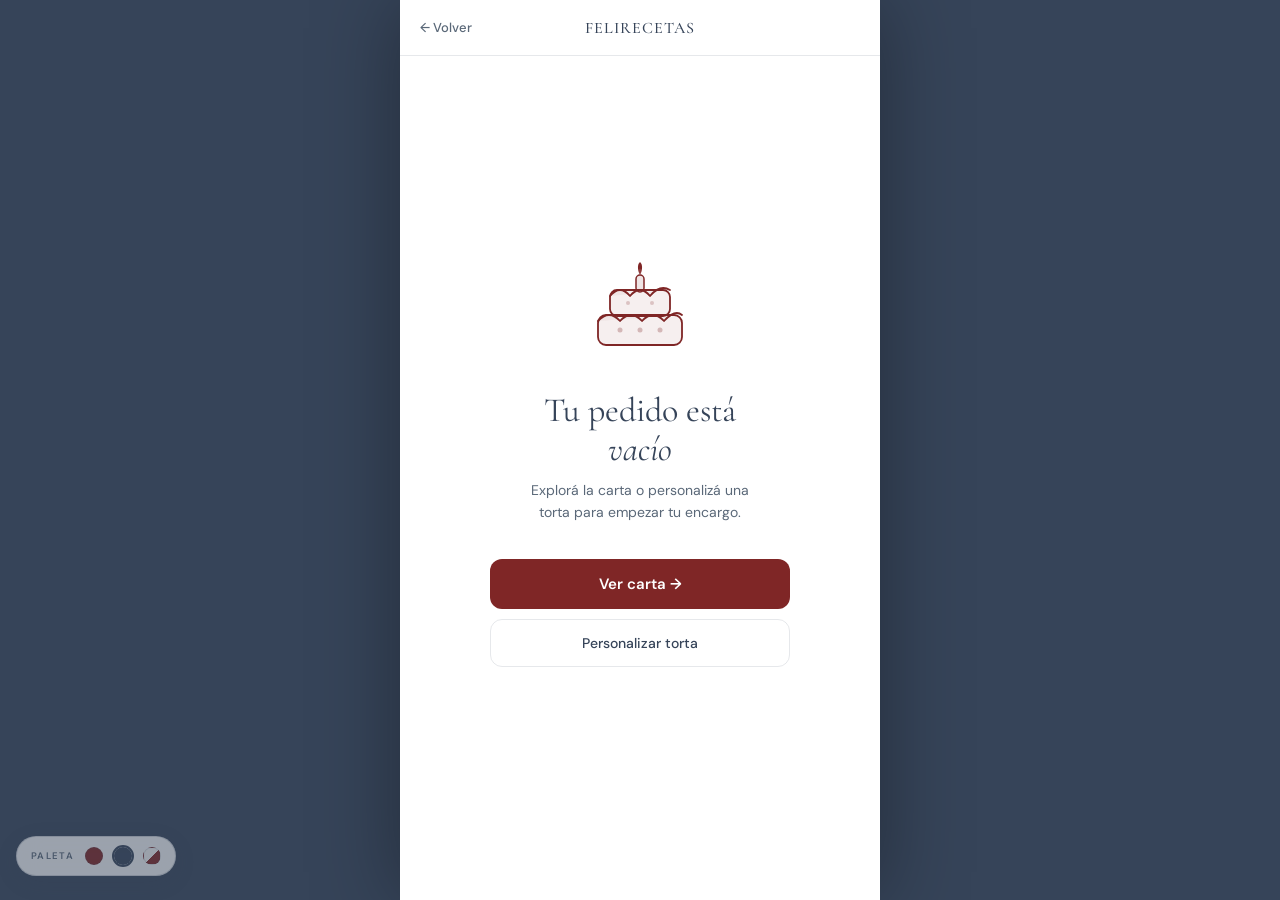
==== cart.html @ 82a26e56 "Paleta oficial v2 (Azul + bordó) fijada como default - Reemplazados los 5 archivos del design handof" ====
<!doctype html>
<html lang="es">
<head>
  <meta charset="utf-8"/>
  <script>try{document.documentElement.dataset.palette=localStorage.getItem('feli-palette')||'v2';}catch(e){document.documentElement.dataset.palette='v2';}</script>
  <meta name="viewport" content="width=device-width,initial-scale=1"/>
  <title>Tu pedido · Feli Recetas</title>
  <meta name="theme-color" content="#364459"/>

  <link rel="preconnect" href="https://fonts.googleapis.com">
  <link rel="preconnect" href="https://fonts.gstatic.com" crossorigin>
  <link href="https://fonts.googleapis.com/css2?family=Cormorant+Garamond:ital,wght@0,400;0,500;0,600;1,400;1,500&family=DM+Sans:wght@400;500;600&family=DM+Mono:wght@400;500&display=swap" rel="stylesheet">

  <style>
    /* ─── Design tokens ─────────────────────────────── */
    :root {
      --cream:      #FFFFFF;
      --cream-warm: #EFEFEF;
      --cream-soft: #E6E6E6;
      --bordo:      #7F2626;
      --bordo-deep: #364459;
      --brown:      #364459;
      --ink:        #364459;
      --muted:      #5A6878;
      --rule:       rgba(54,68,89,0.12);
      --serif:      "Cormorant Garamond", "Cormorant", Georgia, serif;
      --sans:       "DM Sans", -apple-system, "Helvetica Neue", system-ui, sans-serif;
      --mono:       "DM Mono", "JetBrains Mono", ui-monospace, monospace;
    }

    /* ── Variantes de paleta: cambian el fondo (la tarjeta queda blanca) ── */
    [data-palette="v1"] body { background: #7F2626; }
    [data-palette="v2"] body { background: #364459; }
    [data-palette="v3"] body { background: #EFEFEF; }

    /* ── Selector de paleta ── */
    #palette-switch {
      position: fixed; left: 16px; bottom: 24px; z-index: 60;
      display: flex; align-items: center; gap: 9px;
      padding: 8px 12px 8px 14px;
      background: rgba(255,255,255,.92);
      border: 1px solid rgba(54,68,89,.2);
      border-radius: 999px;
      box-shadow: 0 6px 24px rgba(54,68,89,.18);
      backdrop-filter: blur(12px); -webkit-backdrop-filter: blur(12px);
      font-family: var(--sans); opacity: .55; transition: opacity .2s;
    }
    #palette-switch:hover { opacity: 1; }
    #palette-switch .ps-label {
      font-size: 9.5px; font-weight: 600; letter-spacing: .14em;
      text-transform: uppercase; color: #5A6878; white-space: nowrap;
    }
    #palette-switch .ps-dots { display: flex; gap: 7px; }
    #palette-switch button {
      width: 22px; height: 22px; border-radius: 999px;
      border: 2px solid transparent; padding: 0; cursor: pointer;
      background: none; transition: transform .15s;
    }
    #palette-switch button:hover { transform: scale(1.12); }
    #palette-switch button > span {
      display: block; width: 100%; height: 100%; border-radius: 999px;
      border: 1px solid rgba(54,68,89,.18);
    }
    #palette-switch button[data-p="v1"] > span { background: #7F2626; }
    #palette-switch button[data-p="v2"] > span { background: #364459; }
    #palette-switch button[data-p="v3"] > span { background: linear-gradient(135deg,#EFEFEF 0 50%,#7F2626 50% 100%); }
    #palette-switch button.active { border-color: #364459; }
    @media (max-width: 767px) {
      #palette-switch { bottom: 84px; left: 12px; padding: 7px 11px 7px 12px; }
      #palette-switch .ps-label { display: none; }
    }

    /* ─── Reset ─────────────────────────────────────── */
    *, *::before, *::after { box-sizing: border-box; margin: 0; padding: 0; }
    html { scroll-behavior: smooth; -webkit-text-size-adjust: 100%; }
    body {
      font-family: var(--sans);
      background: var(--bordo-deep);
      color: var(--ink);
      -webkit-font-smoothing: antialiased;
      font-size: 14px;
      line-height: 1.5;
      min-height: 100dvh;
    }
    img { max-width: 100%; display: block; }
    button { font-family: var(--sans); cursor: pointer; border: none; background: none; }
    a { color: inherit; text-decoration: none; }
    input, textarea { font-family: var(--sans); }

    /* ─── Column layout ─────────────────────────────── */
    #app {
      width: 100%;
      max-width: 480px;
      margin: 0 auto;
      background: var(--cream);
      min-height: 100dvh;
      display: flex;
      flex-direction: column;
      position: relative;
    }

    /* ─── Top bar ────────────────────────────────────── */
    .top-bar {
      position: sticky;
      top: 0;
      z-index: 30;
      background: rgba(255,255,255,0.95);
      backdrop-filter: blur(14px);
      -webkit-backdrop-filter: blur(14px);
      border-bottom: 1px solid var(--rule);
      height: 52px;
      padding: 0 22px;
      display: flex;
      align-items: center;
      justify-content: space-between;
      gap: 12px;
    }
    .top-bar__nav {
      font-family: var(--sans);
      font-size: 13px;
      color: var(--ink);
      opacity: 0.7;
      cursor: pointer;
      background: none;
      border: none;
      padding: 6px 0;
      display: flex;
      align-items: center;
      gap: 4px;
      transition: opacity 0.15s;
      min-width: 48px;
    }
    .top-bar__nav:hover { opacity: 1; }
    .top-bar__nav--close { justify-content: flex-end; font-size: 18px; }
    .top-bar__brand {
      font-family: var(--sans);
      font-size: 10px;
      font-weight: 600;
      letter-spacing: 0.16em;
      color: var(--ink);
      text-transform: uppercase;
      text-align: center;
      flex: 1;
    }

    /* ─── Page header ────────────────────────────────── */
    .page-header {
      padding: 24px 22px 4px;
      border-top: 3px solid var(--bordo);
    }
    .eyebrow {
      font-family: var(--sans);
      font-size: 11px;
      font-weight: 500;
      letter-spacing: 0.10em;
      text-transform: uppercase;
      color: var(--muted);
      margin-bottom: 6px;
      display: flex;
      align-items: center;
      gap: 6px;
    }
    .eyebrow::before { content: "—"; opacity: 0.5; }
    .page-title {
      font-family: var(--serif);
      font-size: 42px;
      font-weight: 400;
      line-height: 0.95;
      letter-spacing: -0.02em;
      color: var(--ink);
    }
    .page-title em { font-style: italic; }

    /* ─── Section label ──────────────────────────────── */
    .section-label {
      font-family: var(--sans);
      font-size: 10px;
      font-weight: 700;
      letter-spacing: 0.14em;
      text-transform: uppercase;
      color: var(--muted);
      margin-bottom: 18px;
    }
    .section-label::before { content: "— "; opacity: 0.45; }
    .section-label span { opacity: 0.45; margin-right: 6px; }

    /* ─── Section ────────────────────────────────────── */
    .section {
      padding: 28px 22px;
      border-top: 1px solid var(--rule);
    }
    .section--items {
      padding: 20px 22px 28px;
      border-top: none;
    }

    /* ─── Item card ──────────────────────────────────── */
    .item-list { display: flex; flex-direction: column; }
    .item-card {
      display: flex;
      flex-direction: row;
      gap: 14px;
      padding: 20px 0;
      border-bottom: 1px solid var(--rule);
    }
    .item-card:last-child { border-bottom: none; }
    .item-thumb {
      width: 88px;
      height: 88px;
      border-radius: 12px;
      flex-shrink: 0;
      overflow: hidden;
      background-size: cover;
      background-position: center;
    }
    .item-body {
      flex: 1;
      min-width: 0;
      display: flex;
      flex-direction: column;
      gap: 4px;
    }
    .item-header {
      display: flex;
      align-items: baseline;
      justify-content: space-between;
      gap: 8px;
    }
    .item-name {
      font-family: var(--serif);
      font-size: 19px;
      font-style: italic;
      font-weight: 400;
      color: var(--ink);
      line-height: 1.2;
    }
    .item-price {
      font-family: var(--sans);
      font-size: 14px;
      font-weight: 500;
      color: var(--ink);
      white-space: nowrap;
      flex-shrink: 0;
    }
    .item-meta {
      font-family: var(--sans);
      font-size: 12px;
      color: var(--muted);
      line-height: 1.4;
    }
    .item-footer {
      display: flex;
      align-items: center;
      justify-content: space-between;
      margin-top: 6px;
    }
    .qty-stepper {
      display: flex;
      align-items: center;
      gap: 12px;
    }
    .qty-btn {
      width: 26px;
      height: 26px;
      border-radius: 50%;
      border: 1px solid var(--rule) !important;
      background: transparent !important;
      color: var(--ink);
      font-size: 14px;
      font-weight: 400;
      display: flex;
      align-items: center;
      justify-content: center;
      cursor: pointer;
      transition: background 0.15s, border-color 0.15s;
      line-height: 1;
      padding: 0;
    }
    .qty-btn:hover { background: var(--cream-soft) !important; }
    .qty-btn:disabled { opacity: 0.3; cursor: not-allowed; }
    .qty-num {
      font-family: var(--sans);
      font-size: 13px;
      font-weight: 500;
      color: var(--ink);
      min-width: 14px;
      text-align: center;
    }
    .remove-btn {
      width: 30px;
      height: 30px;
      border-radius: 50%;
      display: flex;
      align-items: center;
      justify-content: center;
      background: transparent;
      font-family: var(--sans);
      font-size: 11px;
      font-weight: 400;
      letter-spacing: 0.06em;
      text-transform: uppercase;
      color: var(--muted);
      text-decoration: underline;
      text-underline-offset: 3px;
      background: none;
      border: none;
      cursor: pointer;
      padding: 0;
      transition: color 0.15s;
    }
    .remove-btn:hover { color: var(--bordo); }

    /* ─── Add item button ────────────────────────────── */
    .add-item-btn {
      display: flex;
      align-items: center;
      justify-content: center;
      gap: 6px;
      width: 100%;
      padding: 12px 18px;
      border: 1px dashed var(--rule);
      border-radius: 4px;
      background: transparent;
      font-family: var(--sans);
      font-size: 13px;
      color: var(--muted);
      cursor: pointer;
      transition: border-color 0.15s, color 0.15s, background 0.15s;
      margin-top: 16px;
      text-decoration: none;
    }
    .add-item-btn:hover {
      border-color: var(--ink);
      color: var(--ink);
      background: var(--cream-warm);
    }

    /* ─── Toggle pills ───────────────────────────────── */
    .toggle-grid {
      display: grid;
      grid-template-columns: 1fr 1fr;
      background: var(--cream-soft);
      border-radius: 999px;
      padding: 4px;
      gap: 2px;
      margin-bottom: 22px;
    }
    .toggle-pill {
      border-radius: 999px;
      padding: 9px 16px;
      font-family: var(--sans);
      font-size: 13px;
      font-weight: 500;
      text-align: center;
      cursor: pointer;
      transition: background 0.18s, color 0.18s;
      color: var(--ink);
      background: transparent;
      border: none;
      letter-spacing: 0.01em;
    }
    .toggle-pill.active {
      background: var(--ink);
      color: var(--cream);
    }

    /* ─── Helper text ────────────────────────────────── */
    .helper {
      font-family: var(--sans);
      font-size: 12px;
      color: var(--muted);
      margin-bottom: 12px;
    }

    /* ─── Date chips (scroll horizontal) ───────────────── */
    .chips-outer {
      position: relative;
      margin: 0 -22px;
    }
    /* Fades en los bordes para indicar scroll */
    .chips-outer::before,
    .chips-outer::after {
      content: '';
      position: absolute;
      top: 0; bottom: 0;
      width: 28px;
      z-index: 1;
      pointer-events: none;
    }
    .chips-outer::before {
      left: 0;
      background: linear-gradient(to right, var(--cream) 40%, transparent);
    }
    .chips-outer::after {
      right: 0;
      background: linear-gradient(to left, var(--cream) 40%, transparent);
    }
    .chips-scroll {
      overflow-x: auto;
      -webkit-overflow-scrolling: touch;
      scrollbar-width: none;
    }
    .chips-scroll::-webkit-scrollbar { display: none; }
    .chips-row {
      display: flex;
      gap: 8px;
      padding: 4px 26px 10px;
      width: max-content;
    }
    @keyframes chipsPulse {
      0%,100% { opacity: 1; }
      40%      { opacity: 0.35; }
    }
    .chips-row.highlight { animation: chipsPulse 0.45s ease; }
    .date-chip {
      display: flex;
      flex-direction: column;
      align-items: center;
      justify-content: center;
      gap: 1px;
      width: 56px;
      height: 76px;
      border-radius: 14px;
      border: 1.5px solid var(--rule);
      background: var(--cream);
      cursor: pointer;
      flex-shrink: 0;
      transition: background 0.15s, border-color 0.15s, transform 0.12s;
      -webkit-tap-highlight-color: transparent;
    }
    .date-chip:hover:not(.active) {
      border-color: rgba(26,20,16,.3);
      background: var(--cream-soft);
    }
    .date-chip:active:not(.active) { transform: scale(0.94); }
    .date-chip.active {
      background: var(--bordo);
      border-color: var(--bordo);
    }
    .date-chip__day {
      font-family: var(--sans);
      font-size: 10px;
      font-weight: 600;
      letter-spacing: 0.08em;
      text-transform: uppercase;
      color: var(--muted);
      line-height: 1;
    }
    .date-chip.active .date-chip__day { color: rgba(255,255,255,.65); }
    .date-chip__num {
      font-family: var(--serif);
      font-size: 28px;
      font-weight: 500;
      color: var(--ink);
      line-height: 1;
      letter-spacing: -0.02em;
    }
    .date-chip.active .date-chip__num { color: var(--cream); }
    .date-chip__month {
      font-family: var(--sans);
      font-size: 10px;
      font-weight: 500;
      color: var(--muted);
      line-height: 1;
    }
    .date-chip.active .date-chip__month { color: rgba(255,255,255,.65); }

    /* ─── Preview divider ────────────────────────────── */
    .preview-divider {
      display: flex;
      align-items: center;
      gap: 10px;
      margin: 22px 0 16px;
    }
    .preview-divider hr {
      flex: 1;
      border: none;
      border-top: 1px solid var(--rule);
    }
    .preview-divider span {
      font-family: var(--sans);
      font-size: 10px;
      font-weight: 600;
      letter-spacing: 0.1em;
      text-transform: uppercase;
      color: var(--muted);
      white-space: nowrap;
    }

    /* ─── Anticipation callout ───────────────────────── */
    .callout {
      background: var(--cream-soft);
      border-radius: 4px;
      padding: 10px 14px;
      font-family: var(--sans);
      font-size: 12px;
      color: var(--brown);
      line-height: 1.5;
      margin-top: 14px;
    }
    .callout strong { font-weight: 600; }

    /* ─── Collapsible section ────────────────────────── */
    .section--collapsible { padding: 0; overflow: hidden; }
    .section-toggle {
      width: 100%;
      display: flex;
      align-items: center;
      justify-content: space-between;
      background: none;
      border: none;
      cursor: pointer;
      padding: 20px 22px;
      text-align: left;
    }
    .section-chevron {
      flex-shrink: 0;
      color: var(--muted);
      transition: transform 0.3s ease;
    }
    .section--collapsible.open .section-chevron { transform: rotate(180deg); }
    .section-body {
      max-height: 0;
      overflow: hidden;
      transition: max-height 0.4s cubic-bezier(0.4,0,0.2,1);
      padding: 0 22px;
    }
    .section--collapsible.open .section-body {
      max-height: 900px;
      padding-bottom: 20px;
    }

    /* ─── Delivery form ──────────────────────────────── */
    .address-block {
      margin-top: 18px;
      display: none;
    }
    .address-block.visible { display: block; }
    .delivery-fields {
      display: flex;
      flex-direction: column;
      gap: 10px;
    }
    .delivery-field-card {
      background: var(--cream);
      border: 1px solid var(--rule);
      border-radius: 12px;
      padding: 14px 16px;
    }
    .field-label {
      font-family: var(--sans);
      font-size: 11px;
      font-weight: 600;
      letter-spacing: 0.08em;
      text-transform: uppercase;
      color: var(--muted);
      margin-bottom: 8px;
      display: block;
    }
    .field-input {
      width: 100%;
      border: none;
      border-radius: 4px;
      background: transparent;
      padding: 12px 14px;
      font-family: var(--sans);
      font-size: 14px;
      color: var(--ink);
      background: var(--cream);
      outline: none;
      transition: border-color 0.15s;
      -webkit-appearance: none;
    }
    .field-input::placeholder { color: var(--muted); opacity: 0.6; }
    .field-input:focus { border-color: var(--ink); }
    .field-input.error { border-color: var(--bordo); }
    .field-error {
      font-family: var(--sans);
      font-size: 11px;
      color: var(--bordo);
      margin-top: 5px;
      display: none;
    }
    .field-error.visible { display: block; }

    /* ─── Notes textarea ─────────────────────────────── */
    .notes-textarea {
      width: 100%;
      border: 1px solid var(--rule);
      border-radius: 4px;
      padding: 14px 16px;
      font-family: var(--sans);
      font-size: 14px;
      color: var(--ink);
      background: var(--cream);
      outline: none;
      resize: vertical;
      min-height: 96px;
      line-height: 1.55;
      transition: border-color 0.15s;
      -webkit-appearance: none;
    }
    .notes-textarea::placeholder { color: var(--muted); opacity: 0.6; }
    .notes-textarea:focus { border-color: var(--ink); }

    /* ─── WhatsApp preview ───────────────────────────── */
    .chat-container {
      background: #ECE5DA;
      border-radius: 6px;
      padding: 18px 14px;
      background-image: radial-gradient(rgba(0,0,0,0.025) 1px, transparent 1px);
      background-size: 14px 14px;
    }
    .chat-bubble {
      background: #DCF8C6;
      border-radius: 8px 8px 2px 8px;
      padding: 12px 14px;
      margin-left: 24px;
      position: relative;
    }
    .chat-bubble pre {
      font-family: var(--sans);
      font-size: 13px;
      color: #1F2937;
      line-height: 1.55;
      white-space: pre-wrap;
      word-break: break-word;
    }
    .chat-timestamp {
      font-family: var(--sans);
      font-size: 11px;
      color: #6B7280;
      text-align: right;
      margin-top: 6px;
    }
    .preview-helper {
      font-family: var(--sans);
      font-size: 12px;
      color: var(--muted);
      margin-top: 12px;
      line-height: 1.5;
    }

    /* ─── Order summary ──────────────────────────────── */
    .summary {
      padding: 20px 22px;
      background: var(--cream-soft);
      border-top: 1px solid var(--rule);
    }
    .summary-row {
      display: flex;
      justify-content: space-between;
      align-items: baseline;
      font-family: var(--sans);
      font-size: 13px;
      color: var(--ink);
      padding: 4px 0;
    }
    .summary-row__label { color: var(--muted); }
    .summary-row__value--muted { color: var(--muted); font-style: italic; }
    .summary-separator {
      height: 1px;
      background: var(--rule);
      margin: 12px 0;
    }
    .summary-total {
      display: flex;
      justify-content: space-between;
      align-items: baseline;
      padding: 4px 0;
    }
    .summary-total__label {
      font-family: var(--serif);
      font-size: 22px;
      font-style: italic;
      font-weight: 400;
      color: var(--ink);
    }
    .summary-total__value {
      font-family: var(--serif);
      font-size: 28px;
      font-weight: 500;
      color: var(--ink);
      letter-spacing: -0.01em;
    }
    .summary-disclaimer {
      font-family: var(--sans);
      font-size: 11px;
      color: var(--muted);
      margin-top: 10px;
      line-height: 1.5;
    }

    /* ─── Sticky CTA ─────────────────────────────────── */
    .sticky-cta {
      background: var(--bordo-deep);
      padding: 12px 20px 16px;
      display: flex;
      align-items: center;
      justify-content: space-between;
      gap: 14px;
      box-shadow: 0 -8px 24px rgba(0,0,0,.18);
    }
    .sticky-cta__left { display: flex; flex-direction: column; gap: 1px; }
    .sticky-cta__disclaimer {
      font-family: var(--sans);
      font-size: 10px;
      color: rgba(255,255,255,0.45);
      letter-spacing: 0.01em;
    }
    .sticky-cta__eyebrow {
      font-family: var(--mono);
      font-size: 10px;
      font-weight: 500;
      letter-spacing: 0.12em;
      text-transform: uppercase;
      color: rgba(255,255,255,0.55);
    }
    .sticky-cta__total {
      font-family: var(--serif);
      font-size: 22px;
      font-weight: 500;
      color: var(--cream);
      letter-spacing: -0.01em;
      line-height: 1;
    }
    .sticky-cta__btn {
      background: var(--cream);
      color: var(--bordo-deep);
      border: none;
      border-radius: 999px;
      padding: 15px 22px;
      font-family: var(--sans);
      font-size: 14px;
      font-weight: 600;
      cursor: pointer;
      white-space: nowrap;
      transition: opacity 0.15s, transform 0.15s;
      letter-spacing: 0.01em;
    }
    .sticky-cta__btn:hover:not(:disabled) {
      transform: scale(1.02);
    }
    .sticky-cta__btn:disabled {
      opacity: 0.5;
      pointer-events: none;
    }

    /* ─── Empty state ────────────────────────────────── */
    #empty-state {
      display: none;
      flex-direction: column;
      align-items: stretch;
      flex: 1;
      background: var(--cream);
    }
    #empty-state.visible { display: flex; }

    .empty-topbar {
      display: flex;
      align-items: center;
      justify-content: space-between;
      padding: 0 20px;
      height: 56px;
      border-bottom: 1px solid var(--rule);
      flex-shrink: 0;
    }
    .empty-topbar-nav {
      font-family: var(--sans);
      font-size: 13px;
      font-weight: 500;
      color: var(--muted);
      background: none;
      border: none;
      cursor: pointer;
      padding: 0;
      transition: color 0.15s;
      min-width: 52px;
    }
    .empty-topbar-nav:hover { color: var(--ink); }
    .empty-topbar-brand {
      font-family: var(--serif);
      font-size: 16px;
      font-weight: 500;
      letter-spacing: .06em;
      color: var(--ink);
      text-decoration: none;
    }

    .empty-body {
      flex: 1;
      display: flex;
      flex-direction: column;
      align-items: center;
      justify-content: center;
      padding: 40px 32px 72px;
      text-align: center;
    }

    .empty-illustration {
      margin-bottom: 28px;
    }

    .empty-title {
      font-family: var(--serif);
      font-size: 34px;
      font-weight: 400;
      color: var(--ink);
      line-height: 1.15;
      margin-bottom: 10px;
    }
    .empty-title em { font-style: italic; }

    .empty-sub {
      font-family: var(--sans);
      font-size: 14px;
      color: var(--muted);
      line-height: 1.6;
      max-width: 240px;
      margin-bottom: 36px;
    }

    .empty-actions {
      display: flex;
      flex-direction: column;
      gap: 10px;
      width: 100%;
      max-width: 300px;
    }

    .empty-btn-primary {
      display: flex;
      align-items: center;
      justify-content: center;
      height: 50px;
      background: var(--bordo);
      color: #fff;
      border: none;
      border-radius: 12px;
      font-family: var(--sans);
      font-size: 15px;
      font-weight: 600;
      text-decoration: none;
      cursor: pointer;
      transition: opacity 0.15s, transform 0.12s;
    }
    .empty-btn-primary:hover  { opacity: .88; }
    .empty-btn-primary:active { transform: scale(.98); }

    .empty-btn-secondary {
      display: flex;
      align-items: center;
      justify-content: center;
      height: 48px;
      background: transparent;
      color: var(--ink);
      border: 1.5px solid var(--rule);
      border-radius: 12px;
      font-family: var(--sans);
      font-size: 14px;
      font-weight: 500;
      text-decoration: none;
      cursor: pointer;
      transition: border-color 0.15s, transform 0.12s;
    }
    .empty-btn-secondary:hover  { border-color: var(--ink); }
    .empty-btn-secondary:active { transform: scale(.98); }

    /* ─── Filled cart ────────────────────────────────── */
    #cart-content { display: none; flex-direction: column; flex: 1; }
    #cart-content.visible { display: flex; }

    /* ─── Animations ─────────────────────────────────── */
    @keyframes fadeIn {
      from { opacity: 0; transform: translateY(6px); }
      to   { opacity: 1; transform: translateY(0); }
    }
    @keyframes sheetIn {
      from { transform: translateY(100%); }
      to   { transform: translateY(0); }
    }
    .item-card { animation: fadeIn 0.2s ease; }

    /* ─── Desktop outer ──────────────────────────────── */
    @media (min-width: 480px) {
      body { padding: 0; }
      #app {
        box-shadow: 0 0 80px rgba(0,0,0,0.35);
      }
    }
  </style>
</head>
<body>

<div id="app">

  <!-- ── Empty state ── -->
  <div id="empty-state">

    <!-- Topbar consistente con el carrito lleno -->
    <header class="empty-topbar">
      <button class="empty-topbar-nav" onclick="goBack()">← Volver</button>
      <a href="index.html" class="empty-topbar-brand">FELIRECETAS</a>
      <span style="min-width:52px"></span>
    </header>

    <!-- Cuerpo centrado -->
    <div class="empty-body">

      <!-- Ilustración torta artesanal -->
      <div class="empty-illustration">
        <svg width="100" height="100" viewBox="0 0 100 100" fill="none" xmlns="http://www.w3.org/2000/svg">
          <!-- Capa inferior -->
          <rect x="8" y="58" width="84" height="30" rx="8" fill="rgba(127,38,38,.07)" stroke="#7F2626" stroke-width="1.8"/>
          <!-- Crema capa inferior (olas) -->
          <path d="M8 64 Q19 52 30 64 Q41 52 52 64 Q63 52 74 64 Q85 52 92 58" fill="rgba(127,38,38,.05)" stroke="#7F2626" stroke-width="1.8" stroke-linecap="round" stroke-linejoin="round"/>
          <!-- Capa superior -->
          <rect x="20" y="33" width="60" height="26" rx="7" fill="rgba(127,38,38,.07)" stroke="#7F2626" stroke-width="1.8"/>
          <!-- Crema capa superior -->
          <path d="M20 39 Q30 27 40 39 Q50 27 60 39 Q70 27 80 33" fill="rgba(127,38,38,.05)" stroke="#7F2626" stroke-width="1.8" stroke-linecap="round" stroke-linejoin="round"/>
          <!-- Vela -->
          <rect x="46" y="18" width="8" height="17" rx="4" fill="rgba(127,38,38,.12)" stroke="#7F2626" stroke-width="1.5"/>
          <!-- Llama -->
          <path d="M50 18 C47 12 47.5 7 50 5 C52.5 7 53 12 50 18Z" fill="#7F2626"/>
          <ellipse cx="50" cy="14" rx="1.5" ry="2.5" fill="#A55656" opacity="0.45"/>
          <!-- Puntitos decorativos capa inferior -->
          <circle cx="30" cy="73" r="2.5" fill="#7F2626" opacity="0.28"/>
          <circle cx="50" cy="73" r="2.5" fill="#7F2626" opacity="0.28"/>
          <circle cx="70" cy="73" r="2.5" fill="#7F2626" opacity="0.28"/>
          <!-- Puntitos decorativos capa superior -->
          <circle cx="38" cy="46" r="2" fill="#7F2626" opacity="0.22"/>
          <circle cx="62" cy="46" r="2" fill="#7F2626" opacity="0.22"/>
        </svg>
      </div>

      <h2 class="empty-title">Tu pedido está<br><em>vacío</em></h2>
      <p class="empty-sub">Explorá la carta o personalizá una torta para empezar tu encargo.</p>

      <div class="empty-actions">
        <a href="index.html" class="empty-btn-primary">Ver carta →</a>
        <a href="configurar.html" class="empty-btn-secondary">Personalizar torta</a>
      </div>

    </div>
  </div>

  <!-- ── Filled cart ── -->
  <div id="cart-content">

    <!-- Top bar -->
    <header class="top-bar">
      <button class="top-bar__nav" onclick="goBack()">← Volver</button>
      <a href="index.html" class="top-bar__brand" style="text-decoration:none">FELIRECETAS</a>
      <span class="top-bar__nav" style="opacity:0;pointer-events:none"></span>
    </header>

    <!-- Page header -->
    <div class="page-header">
      <p class="eyebrow" id="eyebrow-count">Tu pedido · 0 piezas</p>
      <h1 class="page-title">Tu <em>pedido</em></h1>
    </div>

    <!-- § 01 Items -->
    <section class="section section--items">
      <div class="item-list" id="item-list"></div>
      <a href="index.html" class="add-item-btn" onclick="sessionStorage.setItem('openCatalog','1')">
        <span>+</span> Agregar otra pieza
      </a>
    </section>

    <!-- § 02 Retiro o envío -->
    <section class="section">
      <div class="toggle-grid" role="group" aria-label="Modo de entrega">
        <button class="toggle-pill active" id="pill-retiro" onclick="setMode('retiro')">Retiro en local</button>
        <button class="toggle-pill" id="pill-envio" onclick="setMode('envio')">Envío a domicilio</button>
      </div>

      <p class="helper" id="delivery-helper">¿Cuándo lo retirás?</p>

      <div class="chips-outer" id="chips-outer">
        <div class="chips-scroll">
          <div class="chips-row" id="chips-row"></div>
        </div>
      </div>

      <div class="address-block" id="address-block">
        <div class="delivery-fields">

          <div class="delivery-field-card">
            <label class="field-label" for="addr-calle">Calle y número *</label>
            <input class="field-input" id="addr-calle" type="text"
              placeholder="Ej: Calle 7 N° 1234"
              autocomplete="address-line1" oninput="onAddressInput()"/>
          </div>

          <div class="delivery-field-card">
            <label class="field-label" for="addr-piso">Piso / Departamento</label>
            <input class="field-input" id="addr-piso" type="text"
              placeholder="Ej: 3° B  (opcional)"
              autocomplete="address-line2" oninput="onAddressInput()"/>
          </div>

          <div class="delivery-field-card">
            <label class="field-label" for="addr-barrio">Barrio / Localidad *</label>
            <input class="field-input" id="addr-barrio" type="text"
              placeholder="Ej: La Plata, City Bell, Gonnet…"
              autocomplete="address-level2" oninput="onAddressInput()"/>
          </div>

          <div class="delivery-field-card">
            <label class="field-label" for="addr-ref">Referencia</label>
            <input class="field-input" id="addr-ref" type="text"
              placeholder="Ej: timbre 3B, portón azul  (opcional)"
              oninput="onAddressInput()"/>
          </div>

        </div>
        <p class="field-error" id="address-error">Completá calle y localidad para continuar</p>
      </div>
    </section>

    <!-- § 03 Notas para Feli -->
    <section class="section">
      <textarea
        class="notes-textarea"
        id="notes-textarea"
        rows="4"
        placeholder="Alergias, mensaje en la torta, preferencias de decoración…"
        oninput="onNotesInput()"
      ></textarea>
    </section>

    <!-- Sticky CTA -->
    <div class="sticky-cta">
      <div class="sticky-cta__left">
        <span class="sticky-cta__eyebrow">Total estimado</span>
        <span class="sticky-cta__total" id="cta-total">—</span>
        <span class="sticky-cta__disclaimer">Seña 50% para confirmar</span>
      </div>
      <button class="sticky-cta__btn" id="whatsapp-btn" onclick="sendWhatsApp()">
        Pedir por WhatsApp →
      </button>
    </div>

  </div><!-- /cart-content -->

</div><!-- /app -->

<!-- Preview text oculto — solo para buildMessage() -->
<pre id="preview-text" style="display:none"></pre>

<!-- Confirm remove modal -->
<div id="confirm-overlay" onclick="closeConfirm()" style="display:none;position:fixed;inset:0;z-index:200;background:rgba(26,20,16,.55);align-items:flex-end;justify-content:center;padding:0">
  <div id="confirm-sheet" onclick="event.stopPropagation()" style="background:var(--cream);border-radius:20px 20px 0 0;padding:28px 24px 40px;width:100%;max-width:480px;animation:sheetIn .22s ease">
    <div style="width:36px;height:4px;border-radius:99px;background:var(--rule);margin:0 auto 24px"></div>
    <p style="font-family:var(--serif);font-size:22px;font-weight:400;color:var(--ink);line-height:1.2;margin-bottom:6px">¿Quitás este producto?</p>
    <p id="confirm-name" style="font-family:var(--sans);font-size:14px;color:var(--muted);margin-bottom:26px"></p>
    <div style="display:flex;flex-direction:column;gap:10px">
      <button onclick="confirmRemove()" style="width:100%;padding:14px;background:var(--bordo);color:#fff;border:none;border-radius:12px;font-family:var(--sans);font-size:14px;font-weight:600;cursor:pointer">Sí, quitar</button>
      <button onclick="closeConfirm()" style="width:100%;padding:14px;background:transparent;color:var(--ink);border:1.5px solid var(--rule);border-radius:12px;font-family:var(--sans);font-size:14px;cursor:pointer">No, mantenerlo</button>
    </div>
  </div>
</div>

<script>
  /* ─────────────────────────────────────────────────────── */
  /*  State                                                  */
  /* ─────────────────────────────────────────────────────── */

  const CART_KEY  = 'feli:cart';
  const NOTES_KEY = 'feli:cart:notes';
  const WA_NUMBER = '5492216023377';

  const TONES = {
    warm:  'linear-gradient(135deg, #E8C4A0, #C4956A)',
    deep:  'linear-gradient(135deg, #8B3A3A, #5C1A1B)',
    cream: 'linear-gradient(135deg, #EFEFEF, #DDE1E8)',
    dark:  'linear-gradient(135deg, #3D2B1A, #1A0F07)',
  };

  const DAYS_ES_SHORT  = ['Dom','Lun','Mar','Mié','Jue','Vie','Sáb'];
  const DAYS_ES_FULL   = ['Domingo','Lunes','Martes','Miércoles','Jueves','Viernes','Sábado'];
  const MONTHS_ES      = ['ene','feb','mar','abr','may','jun','jul','ago','sep','oct','nov','dic'];
  const MONTHS_ES_FULL = ['enero','febrero','marzo','abril','mayo','junio','julio','agosto','septiembre','octubre','noviembre','diciembre'];

  let cart    = [];
  let notes   = '';
  let mode    = 'retiro';   // 'retiro' | 'envio'
  let selDate = null;       // Date object — null hasta que el usuario elija
  let address = '';

  /* ─────────────────────────────────────────────────────── */
  /*  Persistence                                            */
  /* ─────────────────────────────────────────────────────── */

  function loadCart() {
    try {
      const raw = localStorage.getItem(CART_KEY);
      cart = raw ? JSON.parse(raw) : [];
    } catch(e) { cart = []; }
  }

  function saveCart() {
    localStorage.setItem(CART_KEY, JSON.stringify(cart));
  }

  function loadNotes() {
    notes = localStorage.getItem(NOTES_KEY) || '';
  }

  function saveNotes() {
    localStorage.setItem(NOTES_KEY, notes);
  }

  /* ─────────────────────────────────────────────────────── */
  /*  Demo seed (only if cart is empty)                      */
  /* ─────────────────────────────────────────────────────── */

  function seedDemoIfEmpty() {
    if (cart.length > 0) return;
    cart = [
      {
        id: 'demo-rv',
        name: 'Red Velvet',
        meta: '16 porciones · chocolate blanco y crema',
        price: 18500,
        qty: 1,
        tone: 'deep'
      },
      {
        id: 'demo-mac',
        name: 'Caja de Macarons',
        meta: '12 unidades · surtidos',
        price: 9800,
        qty: 2,
        tone: 'warm'
      },
      {
        id: 'demo-chk',
        name: 'Cheesecake de Limón',
        meta: '12 porciones · frambuesa',
        price: 14200,
        qty: 1,
        tone: 'cream'
      }
    ];
    saveCart();
  }

  /* ─────────────────────────────────────────────────────── */
  /*  Helpers                                                */
  /* ─────────────────────────────────────────────────────── */

  function formatCurrency(n) {
    return new Intl.NumberFormat('es-AR', {
      style: 'currency',
      currency: 'ARS',
      minimumFractionDigits: 0
    }).format(n);
  }

  function totalPieces() {
    return cart.reduce((s, i) => s + i.qty, 0);
  }

  function subtotal() {
    return cart.reduce((s, i) => s + i.price * i.qty, 0);
  }

  function goBack() {
    if (window.history.length > 1) {
      window.history.back();
    } else {
      window.location.href = 'index.html';
    }
  }

  /* ─────────────────────────────────────────────────────── */
  /*  Date chips                                             */
  /* ─────────────────────────────────────────────────────── */

  function buildDates() {
    const base = new Date(); base.setHours(0,0,0,0);
    const dates = [];
    for (let i = 7; i <= 34; i++) {   // ~4 semanas de opciones
      const d = new Date(base);
      d.setDate(base.getDate() + i);
      dates.push(d);
    }
    return dates;
  }

  function initDateChips() {
    selDate = null;
    renderDateChips();
    updateCTA();
  }

  function renderDateChips() {
    const dates = buildDates();
    const row   = document.getElementById('chips-row');
    row.innerHTML = '';

    dates.forEach(date => {
      const chip = document.createElement('button');
      const active = selDate && date.getTime() === selDate.getTime();
      chip.className = 'date-chip' + (active ? ' active' : '');
      chip.innerHTML =
        `<span class="date-chip__day">${DAYS_ES_SHORT[date.getDay()]}</span>` +
        `<span class="date-chip__num">${date.getDate()}</span>`              +
        `<span class="date-chip__month">${MONTHS_ES[date.getMonth()]}</span>`;
      chip.addEventListener('click', () => selectChipDate(new Date(date)));
      row.appendChild(chip);
    });
  }

  function selectChipDate(date) {
    selDate = date;
    renderDateChips();
    // Hacer scroll al chip activo para que quede visible
    const active = document.querySelector('.date-chip.active');
    if (active) active.scrollIntoView({ behavior: 'smooth', block: 'nearest', inline: 'center' });
    updatePreview();
    updateCTA();
  }

  /* ─────────────────────────────────────────────────────── */
  /*  Mode toggle                                            */
  /* ─────────────────────────────────────────────────────── */

  function setMode(m) {
    mode = m;
    document.getElementById('pill-retiro').classList.toggle('active', m === 'retiro');
    document.getElementById('pill-envio').classList.toggle('active', m === 'envio');
    document.getElementById('delivery-helper').textContent =
      m === 'retiro' ? '¿Cuándo lo retirás?' : '¿Cuándo te lo enviamos?';
    document.getElementById('address-block').classList.toggle('visible', m === 'envio');
    updatePreview();
    updateCTA();
  }

  /* ─────────────────────────────────────────────────────── */
  /*  Item list render                                       */
  /* ─────────────────────────────────────────────────────── */

  function renderItems() {
    const list = document.getElementById('item-list');
    list.innerHTML = '';

    cart.forEach((item) => {
      const card = document.createElement('div');
      card.className = 'item-card';
      card.dataset.id = item.id;

      const bg = TONES[item.tone] || TONES.warm;
      const thumbStyle = item.img
        ? `background-image:url('${escHtml(item.img)}');background-color:${bg.split(',')[1] || '#e8c4a0'}`
        : `background:${bg}`;

      card.innerHTML = `
        <div class="item-thumb" style="${thumbStyle}"></div>
        <div class="item-body">
          <div class="item-header">
            <span class="item-name">${escHtml(item.name)}</span>
            <span class="item-price item-price-val" data-id="${escHtml(item.id)}">${formatCurrency(item.price * item.qty)}</span>
          </div>
          <p class="item-meta">${escHtml(item.meta)}</p>
          <div class="item-footer">
            <div class="qty-stepper">
              <button class="qty-btn qty-minus" data-id="${escHtml(item.id)}" aria-label="Reducir cantidad">−</button>
              <span class="qty-num qty-display" data-id="${escHtml(item.id)}">${item.qty}</span>
              <button class="qty-btn qty-plus" data-id="${escHtml(item.id)}" aria-label="Aumentar cantidad">+</button>
            </div>
            <button class="remove-btn" data-id="${escHtml(item.id)}" aria-label="Quitar producto">
              <svg width="14" height="14" viewBox="0 0 24 24" fill="none" stroke="currentColor" stroke-width="1.8" stroke-linecap="round" stroke-linejoin="round"><polyline points="3 6 5 6 21 6"/><path d="M19 6l-1 14a2 2 0 0 1-2 2H8a2 2 0 0 1-2-2L5 6"/><path d="M10 11v6M14 11v6"/><path d="M9 6V4a1 1 0 0 1 1-1h4a1 1 0 0 1 1 1v2"/></svg>
            </button>
          </div>
        </div>
      `;

      list.appendChild(card);
    });

    // Bind events
    list.querySelectorAll('.qty-minus').forEach(btn => {
      btn.addEventListener('click', () => changeQty(btn.dataset.id, -1));
    });
    list.querySelectorAll('.qty-plus').forEach(btn => {
      btn.addEventListener('click', () => changeQty(btn.dataset.id, +1));
    });
    list.querySelectorAll('.remove-btn').forEach(btn => {
      btn.addEventListener('click', () => removeItem(btn.dataset.id));
    });
  }

  function escHtml(s) {
    return String(s)
      .replace(/&/g, '&amp;')
      .replace(/</g, '&lt;')
      .replace(/>/g, '&gt;')
      .replace(/"/g, '&quot;');
  }

  /* ─────────────────────────────────────────────────────── */
  /*  Item actions                                           */
  /* ─────────────────────────────────────────────────────── */

  function changeQty(id, delta) {
    const item = cart.find(i => i.id === id);
    if (!item) return;
    const newQty = item.qty + delta;
    if (newQty < 1) return; // use Quitar to remove
    item.qty = newQty;
    saveCart();
    renderItems();
    updateSummary();
    updateEyebrow();
    updatePreview();
    updateCTA();
  }

  let pendingRemoveId = null;

  function removeItem(id) {
    const item = cart.find(i => i.id === id);
    if (!item) return;
    pendingRemoveId = id;
    document.getElementById('confirm-name').textContent = item.name + (item.meta ? ' · ' + item.meta : '');
    const overlay = document.getElementById('confirm-overlay');
    overlay.style.display = 'flex';
    document.body.style.overflow = 'hidden';
  }

  function confirmRemove() {
    if (!pendingRemoveId) return;
    cart = cart.filter(i => i.id !== pendingRemoveId);
    pendingRemoveId = null;
    saveCart();
    closeConfirm();
    if (cart.length === 0) {
      showEmptyState();
    } else {
      renderItems();
      updateSummary();
      updateEyebrow();
      updateCTA();
    }
  }

  function closeConfirm() {
    pendingRemoveId = null;
    document.getElementById('confirm-overlay').style.display = 'none';
    document.body.style.overflow = '';
  }

  /* ─────────────────────────────────────────────────────── */
  /*  Summary                                                */
  /* ─────────────────────────────────────────────────────── */

  function updateSummary() {
    const sub = subtotal();
    document.getElementById('cta-total').textContent = formatCurrency(sub);
  }

  function updateEyebrow() {
    const n = totalPieces();
    document.getElementById('eyebrow-count').textContent = `Tu pedido · ${n} ${n === 1 ? 'pieza' : 'piezas'}`;
  }

  /* ─────────────────────────────────────────────────────── */
  /*  WhatsApp preview                                       */
  /* ─────────────────────────────────────────────────────── */

  function buildMessage() {
    let msg = '¡Hola Feli! Quiero pedir:\n\n';

    cart.forEach(item => {
      msg += `• ${item.qty}x ${item.name}\n`;
      if (item.meta) msg += `  ${item.meta}\n`;
      msg += '\n';
    });

    msg += '---\n';
    if (selDate) {
      const d = selDate;
      const label = `${DAYS_ES_FULL[d.getDay()]} ${d.getDate()} de ${MONTHS_ES_FULL[d.getMonth()]}`;
      msg += `${mode === 'retiro' ? 'Retiro' : 'Envío'}: ${label}\n`;
    }
    if (mode === 'envio' && address.trim()) {
      msg += `Dirección: ${address.trim()}\n`;
    }
    if (notes.trim()) {
      msg += `Notas: ${notes.trim()}\n`;
    }

    msg += `\nTotal: ${formatCurrency(subtotal())}`;

    return msg;
  }

  function updatePreview() {
    document.getElementById('preview-text').textContent = buildMessage();
  }

  /* ─────────────────────────────────────────────────────── */
  /*  CTA                                                    */
  /* ─────────────────────────────────────────────────────── */

  function updateCTA() {
    const btn = document.getElementById('whatsapp-btn');

    if (!selDate) {
      btn.textContent = 'Elegí una fecha para continuar';
      btn.dataset.ctaState = 'no-date';
      return;
    }

    if (mode === 'envio') {
      const calle  = (document.getElementById('addr-calle')?.value  || '').trim();
      const barrio = (document.getElementById('addr-barrio')?.value || '').trim();
      if (!calle || !barrio) {
        btn.textContent = 'Completá la dirección →';
        btn.dataset.ctaState = 'no-address';
        return;
      }
    }

    btn.textContent = 'Pedir por WhatsApp →';
    btn.dataset.ctaState = 'ready';
  }

  function sendWhatsApp() {
    const btn   = document.getElementById('whatsapp-btn');
    const state = btn.dataset.ctaState;

    if (state === 'no-date') {
      const outer = document.getElementById('chips-outer');
      const row   = document.getElementById('chips-row');
      outer.scrollIntoView({ behavior: 'smooth', block: 'nearest' });
      row.classList.remove('highlight');
      void row.offsetWidth; // reiniciar animación
      row.classList.add('highlight');
      setTimeout(() => row.classList.remove('highlight'), 500);
      return;
    }

    if (mode === 'envio') {
      const calle  = (document.getElementById('addr-calle')?.value  || '').trim();
      const barrio = (document.getElementById('addr-barrio')?.value || '').trim();
      if (!calle || !barrio) {
        document.getElementById('address-error').classList.add('visible');
        document.getElementById('addr-calle').scrollIntoView({ behavior: 'smooth' });
        document.getElementById('addr-calle').focus();
        return;
      }
    }

    const msg = buildMessage();
    const url = `https://wa.me/${WA_NUMBER}?text=${encodeURIComponent(msg)}`;
    window.open(url, '_blank');
  }

  /* ─────────────────────────────────────────────────────── */
  /*  Input handlers                                         */
  /* ─────────────────────────────────────────────────────── */

  function onNotesInput() {
    notes = document.getElementById('notes-textarea').value;
    saveNotes();
    updatePreview();
  }

  function onAddressInput() {
    const calle  = (document.getElementById('addr-calle')?.value  || '').trim();
    const piso   = (document.getElementById('addr-piso')?.value   || '').trim();
    const barrio = (document.getElementById('addr-barrio')?.value || '').trim();
    const ref    = (document.getElementById('addr-ref')?.value    || '').trim();
    address = [calle, piso, barrio, ref].filter(Boolean).join(', ');
    document.getElementById('address-error').classList.remove('visible');
    updatePreview();
    updateCTA();
  }

  function toggleSection(id) {
    const sec = document.getElementById(id);
    const isOpen = sec.classList.contains('open');
    const btn = sec.querySelector('.section-toggle');
    if (isOpen) {
      sec.classList.remove('open');
      btn.setAttribute('aria-expanded', 'false');
    } else {
      sec.classList.add('open');
      btn.setAttribute('aria-expanded', 'true');
    }
  }

  /* ─────────────────────────────────────────────────────── */
  /*  Show / Hide states                                     */
  /* ─────────────────────────────────────────────────────── */

  function showEmptyState() {
    document.getElementById('empty-state').classList.add('visible');
    document.getElementById('cart-content').classList.remove('visible');
  }

  function showCartContent() {
    document.getElementById('empty-state').classList.remove('visible');
    document.getElementById('cart-content').classList.add('visible');
  }

  /* ─────────────────────────────────────────────────────── */
  /*  Init                                                   */
  /* ─────────────────────────────────────────────────────── */

  function init() {
    loadCart();
    // seedDemoIfEmpty();  // removed: real "Agregar al carrito" now populates the cart
    loadNotes();

    if (cart.length === 0) {
      showEmptyState();
      return;
    }

    showCartContent();

    // Restore notes textarea
    document.getElementById('notes-textarea').value = notes;

    renderItems();
    initDateChips();
    updateSummary();
    updateEyebrow();
    updatePreview();
    updateCTA();
  }

  document.addEventListener('DOMContentLoaded', init);
</script>

<!-- ░░ SELECTOR DE PALETA ░░ -->
<div id="palette-switch" role="group" aria-label="Cambiar paleta de colores">
  <span class="ps-label">Paleta</span>
  <div class="ps-dots">
    <button type="button" data-p="v1" title="Bordó protagonista" aria-label="Bordó protagonista"><span></span></button>
    <button type="button" data-p="v2" title="Azul + bordó" aria-label="Azul más bordó"><span></span></button>
    <button type="button" data-p="v3" title="Editorial claro" aria-label="Editorial claro"><span></span></button>
  </div>
</div>
<script>
(function(){
  var root = document.documentElement;
  function apply(p){
    root.dataset.palette = p;
    try { localStorage.setItem('feli-palette', p); } catch(e){}
    document.querySelectorAll('#palette-switch button').forEach(function(b){
      b.classList.toggle('active', b.dataset.p === p);
    });
  }
  apply(root.dataset.palette || 'v1');
  document.getElementById('palette-switch').addEventListener('click', function(e){
    var b = e.target.closest('button[data-p]'); if(!b) return;
    apply(b.dataset.p);
  });
})();
</script>
</body>
</html>
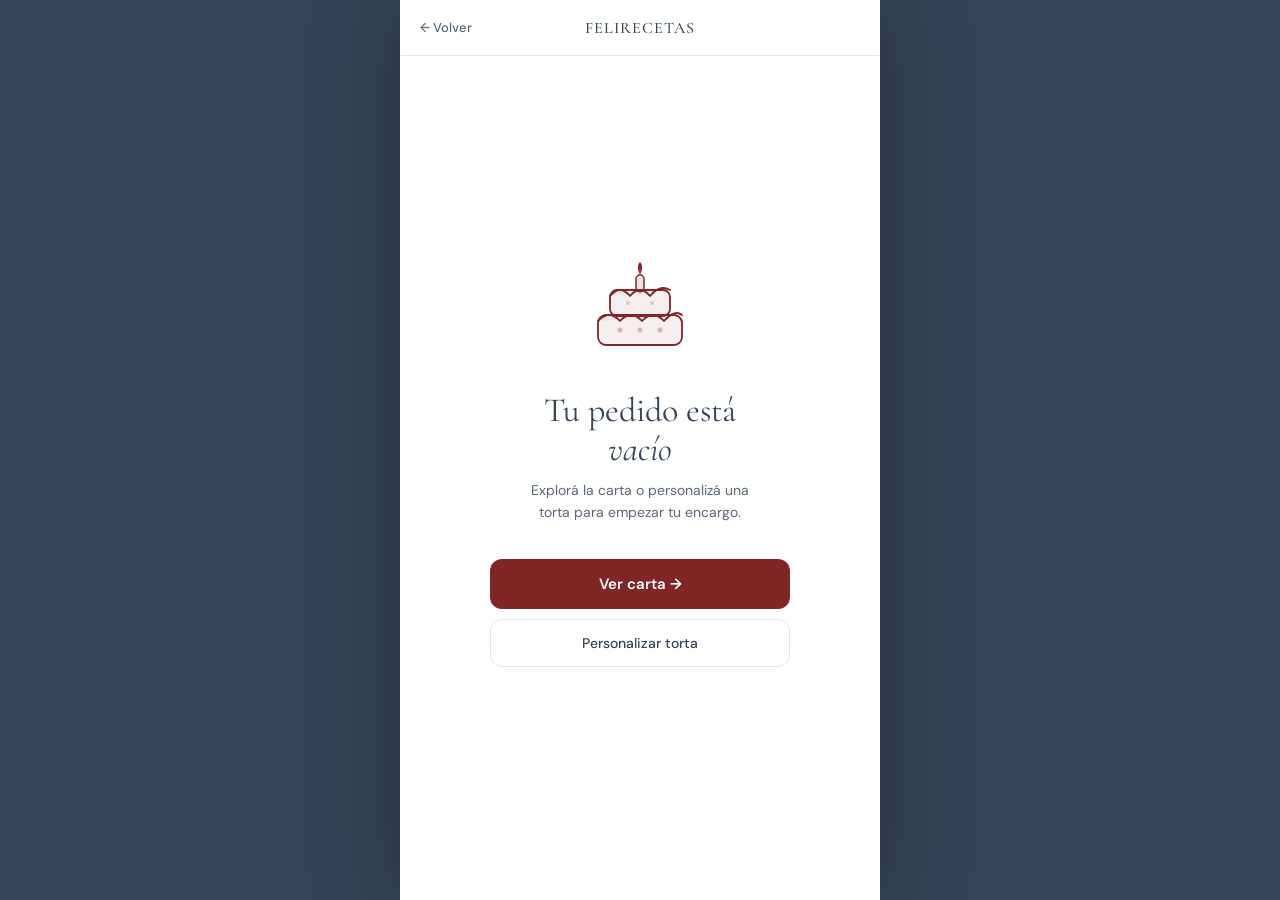
==== commit a81941dc: "Rediseño visual completo + precios a consultar - Nueva paleta v2 (azul navy + bordó) fijada como def" ====
--- a/cart.html
+++ b/cart.html
@@ -2,7 +2,7 @@
 <html lang="es">
 <head>
   <meta charset="utf-8"/>
-  <script>try{document.documentElement.dataset.palette=localStorage.getItem('feli-palette')||'v2';}catch(e){document.documentElement.dataset.palette='v2';}</script>
+  <script>document.documentElement.dataset.palette='v2';</script>
   <meta name="viewport" content="width=device-width,initial-scale=1"/>
   <title>Tu pedido · Feli Recetas</title>
   <meta name="theme-color" content="#364459"/>
@@ -32,43 +32,6 @@
     [data-palette="v1"] body { background: #7F2626; }
     [data-palette="v2"] body { background: #364459; }
     [data-palette="v3"] body { background: #EFEFEF; }
-
-    /* ── Selector de paleta ── */
-    #palette-switch {
-      position: fixed; left: 16px; bottom: 24px; z-index: 60;
-      display: flex; align-items: center; gap: 9px;
-      padding: 8px 12px 8px 14px;
-      background: rgba(255,255,255,.92);
-      border: 1px solid rgba(54,68,89,.2);
-      border-radius: 999px;
-      box-shadow: 0 6px 24px rgba(54,68,89,.18);
-      backdrop-filter: blur(12px); -webkit-backdrop-filter: blur(12px);
-      font-family: var(--sans); opacity: .55; transition: opacity .2s;
-    }
-    #palette-switch:hover { opacity: 1; }
-    #palette-switch .ps-label {
-      font-size: 9.5px; font-weight: 600; letter-spacing: .14em;
-      text-transform: uppercase; color: #5A6878; white-space: nowrap;
-    }
-    #palette-switch .ps-dots { display: flex; gap: 7px; }
-    #palette-switch button {
-      width: 22px; height: 22px; border-radius: 999px;
-      border: 2px solid transparent; padding: 0; cursor: pointer;
-      background: none; transition: transform .15s;
-    }
-    #palette-switch button:hover { transform: scale(1.12); }
-    #palette-switch button > span {
-      display: block; width: 100%; height: 100%; border-radius: 999px;
-      border: 1px solid rgba(54,68,89,.18);
-    }
-    #palette-switch button[data-p="v1"] > span { background: #7F2626; }
-    #palette-switch button[data-p="v2"] > span { background: #364459; }
-    #palette-switch button[data-p="v3"] > span { background: linear-gradient(135deg,#EFEFEF 0 50%,#7F2626 50% 100%); }
-    #palette-switch button.active { border-color: #364459; }
-    @media (max-width: 767px) {
-      #palette-switch { bottom: 84px; left: 12px; padding: 7px 11px 7px 12px; }
-      #palette-switch .ps-label { display: none; }
-    }
 
     /* ─── Reset ─────────────────────────────────────── */
     *, *::before, *::after { box-sizing: border-box; margin: 0; padding: 0; }
@@ -1538,31 +1501,5 @@
   document.addEventListener('DOMContentLoaded', init);
 </script>
 
-<!-- ░░ SELECTOR DE PALETA ░░ -->
-<div id="palette-switch" role="group" aria-label="Cambiar paleta de colores">
-  <span class="ps-label">Paleta</span>
-  <div class="ps-dots">
-    <button type="button" data-p="v1" title="Bordó protagonista" aria-label="Bordó protagonista"><span></span></button>
-    <button type="button" data-p="v2" title="Azul + bordó" aria-label="Azul más bordó"><span></span></button>
-    <button type="button" data-p="v3" title="Editorial claro" aria-label="Editorial claro"><span></span></button>
-  </div>
-</div>
-<script>
-(function(){
-  var root = document.documentElement;
-  function apply(p){
-    root.dataset.palette = p;
-    try { localStorage.setItem('feli-palette', p); } catch(e){}
-    document.querySelectorAll('#palette-switch button').forEach(function(b){
-      b.classList.toggle('active', b.dataset.p === p);
-    });
-  }
-  apply(root.dataset.palette || 'v1');
-  document.getElementById('palette-switch').addEventListener('click', function(e){
-    var b = e.target.closest('button[data-p]'); if(!b) return;
-    apply(b.dataset.p);
-  });
-})();
-</script>
 </body>
 </html>
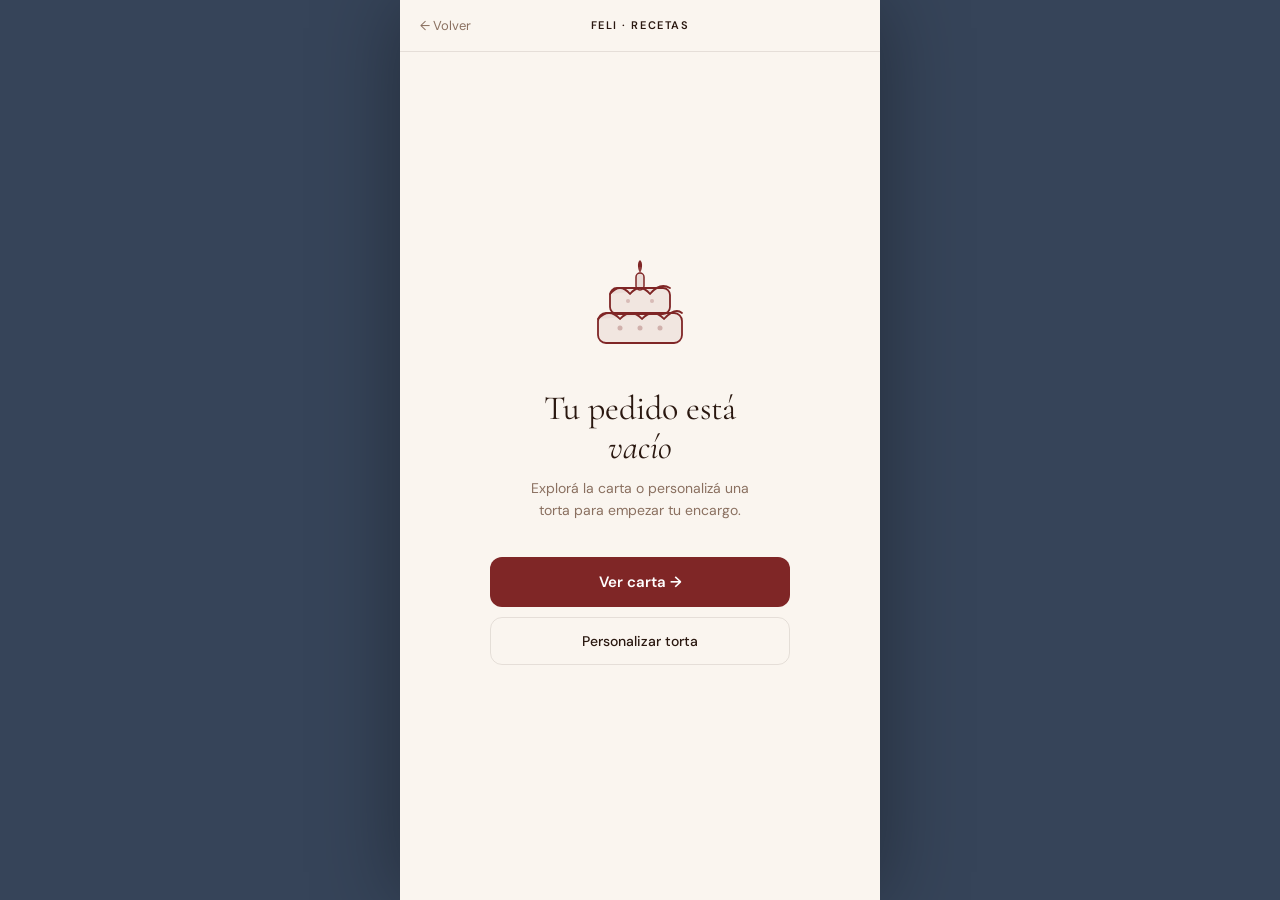
==== commit a0093ccd: "Rediseño carrito + nueva página de confirmación - cart.html: paleta cálida crema, diseño basado en m" ====
--- a/cart.html
+++ b/cart.html
@@ -6,1039 +6,437 @@
   <meta name="viewport" content="width=device-width,initial-scale=1"/>
   <title>Tu pedido · Feli Recetas</title>
   <meta name="theme-color" content="#364459"/>
-
   <link rel="preconnect" href="https://fonts.googleapis.com">
   <link rel="preconnect" href="https://fonts.gstatic.com" crossorigin>
   <link href="https://fonts.googleapis.com/css2?family=Cormorant+Garamond:ital,wght@0,400;0,500;0,600;1,400;1,500&family=DM+Sans:wght@400;500;600&family=DM+Mono:wght@400;500&display=swap" rel="stylesheet">
-
   <style>
-    /* ─── Design tokens ─────────────────────────────── */
     :root {
-      --cream:      #FFFFFF;
-      --cream-warm: #EFEFEF;
-      --cream-soft: #E6E6E6;
+      --cream:      #FAF5EF;
+      --cream-card: #FFFFFF;
+      --cream-warm: #F0E8DC;
+      --cream-soft: #EAE0D5;
       --bordo:      #7F2626;
       --bordo-deep: #364459;
-      --brown:      #364459;
-      --ink:        #364459;
-      --muted:      #5A6878;
-      --rule:       rgba(54,68,89,0.12);
-      --serif:      "Cormorant Garamond", "Cormorant", Georgia, serif;
-      --sans:       "DM Sans", -apple-system, "Helvetica Neue", system-ui, sans-serif;
-      --mono:       "DM Mono", "JetBrains Mono", ui-monospace, monospace;
-    }
-
-    /* ── Variantes de paleta: cambian el fondo (la tarjeta queda blanca) ── */
-    [data-palette="v1"] body { background: #7F2626; }
-    [data-palette="v2"] body { background: #364459; }
-    [data-palette="v3"] body { background: #EFEFEF; }
-
-    /* ─── Reset ─────────────────────────────────────── */
-    *, *::before, *::after { box-sizing: border-box; margin: 0; padding: 0; }
-    html { scroll-behavior: smooth; -webkit-text-size-adjust: 100%; }
+      --dark-bar:   #364459;
+      --ink:        #2A1810;
+      --muted:      #8A7060;
+      --rule:       rgba(42,24,16,.10);
+      --serif:      "Cormorant Garamond","Cormorant",Georgia,serif;
+      --sans:       "DM Sans",-apple-system,"Helvetica Neue",system-ui,sans-serif;
+      --mono:       "DM Mono","JetBrains Mono",ui-monospace,monospace;
+    }
+    [data-palette="v1"] body { background:#7F2626; }
+    [data-palette="v2"] body { background:#364459; }
+    [data-palette="v3"] body { background:#EFEFEF; }
+
+    *,*::before,*::after { box-sizing:border-box;margin:0;padding:0; }
+    html { scroll-behavior:smooth;-webkit-text-size-adjust:100%; }
     body {
-      font-family: var(--sans);
-      background: var(--bordo-deep);
-      color: var(--ink);
-      -webkit-font-smoothing: antialiased;
-      font-size: 14px;
-      line-height: 1.5;
-      min-height: 100dvh;
-    }
-    img { max-width: 100%; display: block; }
-    button { font-family: var(--sans); cursor: pointer; border: none; background: none; }
-    a { color: inherit; text-decoration: none; }
-    input, textarea { font-family: var(--sans); }
-
-    /* ─── Column layout ─────────────────────────────── */
+      font-family:var(--sans);
+      background:var(--bordo-deep);
+      color:var(--ink);
+      -webkit-font-smoothing:antialiased;
+      font-size:14px;
+      line-height:1.5;
+      min-height:100dvh;
+    }
+    img { max-width:100%;display:block; }
+    button { font-family:var(--sans);cursor:pointer;border:none;background:none; }
+    a { color:inherit;text-decoration:none; }
+    input,textarea { font-family:var(--sans); }
+
     #app {
-      width: 100%;
-      max-width: 480px;
-      margin: 0 auto;
-      background: var(--cream);
-      min-height: 100dvh;
-      display: flex;
-      flex-direction: column;
-      position: relative;
-    }
-
-    /* ─── Top bar ────────────────────────────────────── */
+      width:100%;max-width:480px;margin:0 auto;
+      background:var(--cream);min-height:100dvh;
+      display:flex;flex-direction:column;position:relative;
+    }
+
+    /* Top bar */
     .top-bar {
-      position: sticky;
-      top: 0;
-      z-index: 30;
-      background: rgba(255,255,255,0.95);
-      backdrop-filter: blur(14px);
-      -webkit-backdrop-filter: blur(14px);
-      border-bottom: 1px solid var(--rule);
-      height: 52px;
-      padding: 0 22px;
-      display: flex;
-      align-items: center;
-      justify-content: space-between;
-      gap: 12px;
+      position:sticky;top:0;z-index:30;
+      background:rgba(250,245,239,.96);
+      backdrop-filter:blur(14px);-webkit-backdrop-filter:blur(14px);
+      border-bottom:1px solid var(--rule);
+      height:52px;padding:0 20px;
+      display:flex;align-items:center;justify-content:space-between;
     }
     .top-bar__nav {
-      font-family: var(--sans);
-      font-size: 13px;
-      color: var(--ink);
-      opacity: 0.7;
-      cursor: pointer;
-      background: none;
-      border: none;
-      padding: 6px 0;
-      display: flex;
-      align-items: center;
-      gap: 4px;
-      transition: opacity 0.15s;
-      min-width: 48px;
-    }
-    .top-bar__nav:hover { opacity: 1; }
-    .top-bar__nav--close { justify-content: flex-end; font-size: 18px; }
+      font-size:13px;color:var(--muted);cursor:pointer;
+      padding:6px 0;display:flex;align-items:center;gap:4px;
+      transition:color .15s;min-width:52px;
+    }
+    .top-bar__nav:hover { color:var(--ink); }
     .top-bar__brand {
-      font-family: var(--sans);
-      font-size: 10px;
-      font-weight: 600;
-      letter-spacing: 0.16em;
-      color: var(--ink);
-      text-transform: uppercase;
-      text-align: center;
-      flex: 1;
-    }
-
-    /* ─── Page header ────────────────────────────────── */
-    .page-header {
-      padding: 24px 22px 4px;
-      border-top: 3px solid var(--bordo);
-    }
+      font-size:11px;font-weight:600;letter-spacing:.14em;
+      color:var(--ink);text-transform:uppercase;text-align:center;
+    }
+
+    /* Page header */
+    .page-header { padding:24px 22px 12px; }
     .eyebrow {
-      font-family: var(--sans);
-      font-size: 11px;
-      font-weight: 500;
-      letter-spacing: 0.10em;
-      text-transform: uppercase;
-      color: var(--muted);
-      margin-bottom: 6px;
-      display: flex;
-      align-items: center;
-      gap: 6px;
-    }
-    .eyebrow::before { content: "—"; opacity: 0.5; }
+      font-size:11px;font-weight:500;letter-spacing:.10em;text-transform:uppercase;
+      color:var(--muted);margin-bottom:6px;display:flex;align-items:center;gap:6px;
+    }
+    .eyebrow::before { content:"—";color:var(--bordo); }
     .page-title {
-      font-family: var(--serif);
-      font-size: 42px;
-      font-weight: 400;
-      line-height: 0.95;
-      letter-spacing: -0.02em;
-      color: var(--ink);
-    }
-    .page-title em { font-style: italic; }
-
-    /* ─── Section label ──────────────────────────────── */
+      font-family:var(--serif);font-size:44px;font-weight:400;
+      line-height:.95;letter-spacing:-.02em;color:var(--ink);
+    }
+    .page-title em { font-style:italic; }
+
+    /* Sections */
+    .section { padding:22px 22px 24px;border-top:1px solid var(--rule); }
+    .section--items { padding:16px 22px 24px;border-top:none; }
     .section-label {
-      font-family: var(--sans);
-      font-size: 10px;
-      font-weight: 700;
-      letter-spacing: 0.14em;
-      text-transform: uppercase;
-      color: var(--muted);
-      margin-bottom: 18px;
-    }
-    .section-label::before { content: "— "; opacity: 0.45; }
-    .section-label span { opacity: 0.45; margin-right: 6px; }
-
-    /* ─── Section ────────────────────────────────────── */
-    .section {
-      padding: 28px 22px;
-      border-top: 1px solid var(--rule);
-    }
-    .section--items {
-      padding: 20px 22px 28px;
-      border-top: none;
-    }
-
-    /* ─── Item card ──────────────────────────────────── */
-    .item-list { display: flex; flex-direction: column; }
+      font-size:12px;font-weight:600;color:var(--ink);
+      margin-bottom:14px;letter-spacing:.01em;
+    }
+
+    /* Item card */
+    .item-list { display:flex;flex-direction:column; }
     .item-card {
-      display: flex;
-      flex-direction: row;
-      gap: 14px;
-      padding: 20px 0;
-      border-bottom: 1px solid var(--rule);
-    }
-    .item-card:last-child { border-bottom: none; }
+      display:flex;flex-direction:row;gap:14px;
+      padding:16px 0;border-bottom:1px solid var(--rule);
+      animation:fadeIn .2s ease;position:relative;
+    }
+    .item-card:last-child { border-bottom:none; }
     .item-thumb {
-      width: 88px;
-      height: 88px;
-      border-radius: 12px;
-      flex-shrink: 0;
-      overflow: hidden;
-      background-size: cover;
-      background-position: center;
-    }
-    .item-body {
-      flex: 1;
-      min-width: 0;
-      display: flex;
-      flex-direction: column;
-      gap: 4px;
-    }
-    .item-header {
-      display: flex;
-      align-items: baseline;
-      justify-content: space-between;
-      gap: 8px;
-    }
+      width:80px;height:80px;border-radius:10px;
+      flex-shrink:0;overflow:hidden;
+      background-size:cover;background-position:center;
+    }
+    .item-body { flex:1;min-width:0;display:flex;flex-direction:column;gap:3px; }
     .item-name {
-      font-family: var(--serif);
-      font-size: 19px;
-      font-style: italic;
-      font-weight: 400;
-      color: var(--ink);
-      line-height: 1.2;
-    }
-    .item-price {
-      font-family: var(--sans);
-      font-size: 14px;
-      font-weight: 500;
-      color: var(--ink);
-      white-space: nowrap;
-      flex-shrink: 0;
-    }
-    .item-meta {
-      font-family: var(--sans);
-      font-size: 12px;
-      color: var(--muted);
-      line-height: 1.4;
-    }
+      font-family:var(--serif);font-size:19px;font-style:italic;
+      font-weight:400;color:var(--ink);line-height:1.2;padding-right:28px;
+    }
+    .item-meta { font-size:12px;color:var(--muted);line-height:1.4; }
     .item-footer {
-      display: flex;
-      align-items: center;
-      justify-content: space-between;
-      margin-top: 6px;
-    }
-    .qty-stepper {
-      display: flex;
-      align-items: center;
-      gap: 12px;
-    }
+      display:flex;align-items:center;justify-content:space-between;margin-top:8px;
+    }
+    .item-consult { font-size:12px;color:var(--muted);font-style:italic; }
+    .qty-stepper { display:flex;align-items:center;gap:10px; }
     .qty-btn {
-      width: 26px;
-      height: 26px;
-      border-radius: 50%;
-      border: 1px solid var(--rule) !important;
-      background: transparent !important;
-      color: var(--ink);
-      font-size: 14px;
-      font-weight: 400;
-      display: flex;
-      align-items: center;
-      justify-content: center;
-      cursor: pointer;
-      transition: background 0.15s, border-color 0.15s;
-      line-height: 1;
-      padding: 0;
-    }
-    .qty-btn:hover { background: var(--cream-soft) !important; }
-    .qty-btn:disabled { opacity: 0.3; cursor: not-allowed; }
+      width:26px;height:26px;border-radius:50%;
+      border:1px solid var(--rule) !important;
+      background:var(--cream-card) !important;
+      color:var(--ink);font-size:16px;font-weight:300;
+      display:flex;align-items:center;justify-content:center;
+      cursor:pointer;transition:background .15s;line-height:1;padding:0;
+    }
+    .qty-btn:hover { background:var(--cream-warm) !important; }
+    .qty-btn:disabled { opacity:.3;cursor:not-allowed; }
     .qty-num {
-      font-family: var(--sans);
-      font-size: 13px;
-      font-weight: 500;
-      color: var(--ink);
-      min-width: 14px;
-      text-align: center;
+      font-size:14px;font-weight:600;color:var(--ink);
+      min-width:16px;text-align:center;
     }
     .remove-btn {
-      width: 30px;
-      height: 30px;
-      border-radius: 50%;
-      display: flex;
-      align-items: center;
-      justify-content: center;
-      background: transparent;
-      font-family: var(--sans);
-      font-size: 11px;
-      font-weight: 400;
-      letter-spacing: 0.06em;
-      text-transform: uppercase;
-      color: var(--muted);
-      text-decoration: underline;
-      text-underline-offset: 3px;
-      background: none;
-      border: none;
-      cursor: pointer;
-      padding: 0;
-      transition: color 0.15s;
-    }
-    .remove-btn:hover { color: var(--bordo); }
-
-    /* ─── Add item button ────────────────────────────── */
+      position:absolute;top:14px;right:0;
+      width:28px;height:28px;display:flex;align-items:center;justify-content:center;
+      color:var(--muted);opacity:.45;transition:opacity .15s,color .15s;
+      cursor:pointer;padding:0;
+    }
+    .remove-btn:hover { opacity:1;color:var(--bordo); }
+
+    /* Add item button */
     .add-item-btn {
-      display: flex;
-      align-items: center;
-      justify-content: center;
-      gap: 6px;
-      width: 100%;
-      padding: 12px 18px;
-      border: 1px dashed var(--rule);
-      border-radius: 4px;
-      background: transparent;
-      font-family: var(--sans);
-      font-size: 13px;
-      color: var(--muted);
-      cursor: pointer;
-      transition: border-color 0.15s, color 0.15s, background 0.15s;
-      margin-top: 16px;
-      text-decoration: none;
-    }
-    .add-item-btn:hover {
-      border-color: var(--ink);
-      color: var(--ink);
-      background: var(--cream-warm);
-    }
-
-    /* ─── Toggle pills ───────────────────────────────── */
+      display:flex;align-items:center;justify-content:center;gap:6px;
+      width:100%;padding:13px 18px;
+      border:1.5px dashed rgba(127,38,38,.3);border-radius:10px;
+      background:transparent;font-size:13px;font-weight:500;
+      color:var(--bordo);cursor:pointer;
+      transition:border-color .15s,background .15s;
+      margin-top:16px;text-decoration:none;
+    }
+    .add-item-btn:hover { border-color:var(--bordo);background:rgba(127,38,38,.04); }
+
+    /* Toggle pills */
     .toggle-grid {
-      display: grid;
-      grid-template-columns: 1fr 1fr;
-      background: var(--cream-soft);
-      border-radius: 999px;
-      padding: 4px;
-      gap: 2px;
-      margin-bottom: 22px;
+      display:grid;grid-template-columns:1fr 1fr;
+      background:var(--cream-soft);border-radius:999px;
+      padding:4px;gap:2px;margin-bottom:20px;
     }
     .toggle-pill {
-      border-radius: 999px;
-      padding: 9px 16px;
-      font-family: var(--sans);
-      font-size: 13px;
-      font-weight: 500;
-      text-align: center;
-      cursor: pointer;
-      transition: background 0.18s, color 0.18s;
-      color: var(--ink);
-      background: transparent;
-      border: none;
-      letter-spacing: 0.01em;
-    }
-    .toggle-pill.active {
-      background: var(--ink);
-      color: var(--cream);
-    }
-
-    /* ─── Helper text ────────────────────────────────── */
-    .helper {
-      font-family: var(--sans);
-      font-size: 12px;
-      color: var(--muted);
-      margin-bottom: 12px;
-    }
-
-    /* ─── Date chips (scroll horizontal) ───────────────── */
-    .chips-outer {
-      position: relative;
-      margin: 0 -22px;
-    }
-    /* Fades en los bordes para indicar scroll */
-    .chips-outer::before,
-    .chips-outer::after {
-      content: '';
-      position: absolute;
-      top: 0; bottom: 0;
-      width: 28px;
-      z-index: 1;
-      pointer-events: none;
-    }
-    .chips-outer::before {
-      left: 0;
-      background: linear-gradient(to right, var(--cream) 40%, transparent);
-    }
-    .chips-outer::after {
-      right: 0;
-      background: linear-gradient(to left, var(--cream) 40%, transparent);
-    }
-    .chips-scroll {
-      overflow-x: auto;
-      -webkit-overflow-scrolling: touch;
-      scrollbar-width: none;
-    }
-    .chips-scroll::-webkit-scrollbar { display: none; }
-    .chips-row {
-      display: flex;
-      gap: 8px;
-      padding: 4px 26px 10px;
-      width: max-content;
-    }
-    @keyframes chipsPulse {
-      0%,100% { opacity: 1; }
-      40%      { opacity: 0.35; }
-    }
-    .chips-row.highlight { animation: chipsPulse 0.45s ease; }
+      border-radius:999px;padding:9px 16px;
+      font-size:13px;font-weight:500;text-align:center;
+      cursor:pointer;transition:background .18s,color .18s;
+      color:var(--ink);background:transparent;border:none;
+    }
+    .toggle-pill.active { background:var(--bordo);color:#fff; }
+
+    /* Helper */
+    .helper { font-size:12px;color:var(--muted);margin-bottom:12px; }
+
+    /* Date chips */
+    .chips-outer { position:relative;margin:0 -22px; }
+    .chips-outer::before,.chips-outer::after {
+      content:'';position:absolute;top:0;bottom:0;width:28px;z-index:1;pointer-events:none;
+    }
+    .chips-outer::before { left:0;background:linear-gradient(to right,var(--cream) 40%,transparent); }
+    .chips-outer::after  { right:0;background:linear-gradient(to left,var(--cream) 40%,transparent); }
+    .chips-scroll { overflow-x:auto;-webkit-overflow-scrolling:touch;scrollbar-width:none; }
+    .chips-scroll::-webkit-scrollbar { display:none; }
+    .chips-row { display:flex;gap:8px;padding:4px 26px 10px;width:max-content; }
+    @keyframes chipsPulse { 0%,100%{opacity:1}40%{opacity:.35} }
+    .chips-row.highlight { animation:chipsPulse .45s ease; }
     .date-chip {
-      display: flex;
-      flex-direction: column;
-      align-items: center;
-      justify-content: center;
-      gap: 1px;
-      width: 56px;
-      height: 76px;
-      border-radius: 14px;
-      border: 1.5px solid var(--rule);
-      background: var(--cream);
-      cursor: pointer;
-      flex-shrink: 0;
-      transition: background 0.15s, border-color 0.15s, transform 0.12s;
-      -webkit-tap-highlight-color: transparent;
-    }
-    .date-chip:hover:not(.active) {
-      border-color: rgba(26,20,16,.3);
-      background: var(--cream-soft);
-    }
-    .date-chip:active:not(.active) { transform: scale(0.94); }
-    .date-chip.active {
-      background: var(--bordo);
-      border-color: var(--bordo);
-    }
+      display:flex;flex-direction:column;align-items:center;justify-content:center;gap:1px;
+      width:56px;height:76px;border-radius:14px;
+      border:1.5px solid var(--rule);background:var(--cream-card);
+      cursor:pointer;flex-shrink:0;
+      transition:background .15s,border-color .15s,transform .12s;
+      -webkit-tap-highlight-color:transparent;
+    }
+    .date-chip:hover:not(.active) { border-color:rgba(127,38,38,.3);background:rgba(127,38,38,.04); }
+    .date-chip:active:not(.active) { transform:scale(.94); }
+    .date-chip.active { background:var(--bordo);border-color:var(--bordo); }
     .date-chip__day {
-      font-family: var(--sans);
-      font-size: 10px;
-      font-weight: 600;
-      letter-spacing: 0.08em;
-      text-transform: uppercase;
-      color: var(--muted);
-      line-height: 1;
-    }
-    .date-chip.active .date-chip__day { color: rgba(255,255,255,.65); }
+      font-size:10px;font-weight:600;letter-spacing:.08em;text-transform:uppercase;
+      color:var(--muted);line-height:1;
+    }
+    .date-chip.active .date-chip__day { color:rgba(255,255,255,.65); }
     .date-chip__num {
-      font-family: var(--serif);
-      font-size: 28px;
-      font-weight: 500;
-      color: var(--ink);
-      line-height: 1;
-      letter-spacing: -0.02em;
-    }
-    .date-chip.active .date-chip__num { color: var(--cream); }
-    .date-chip__month {
-      font-family: var(--sans);
-      font-size: 10px;
-      font-weight: 500;
-      color: var(--muted);
-      line-height: 1;
-    }
-    .date-chip.active .date-chip__month { color: rgba(255,255,255,.65); }
-
-    /* ─── Preview divider ────────────────────────────── */
-    .preview-divider {
-      display: flex;
-      align-items: center;
-      gap: 10px;
-      margin: 22px 0 16px;
-    }
-    .preview-divider hr {
-      flex: 1;
-      border: none;
-      border-top: 1px solid var(--rule);
-    }
-    .preview-divider span {
-      font-family: var(--sans);
-      font-size: 10px;
-      font-weight: 600;
-      letter-spacing: 0.1em;
-      text-transform: uppercase;
-      color: var(--muted);
-      white-space: nowrap;
-    }
-
-    /* ─── Anticipation callout ───────────────────────── */
-    .callout {
-      background: var(--cream-soft);
-      border-radius: 4px;
-      padding: 10px 14px;
-      font-family: var(--sans);
-      font-size: 12px;
-      color: var(--brown);
-      line-height: 1.5;
-      margin-top: 14px;
-    }
-    .callout strong { font-weight: 600; }
-
-    /* ─── Collapsible section ────────────────────────── */
-    .section--collapsible { padding: 0; overflow: hidden; }
-    .section-toggle {
-      width: 100%;
-      display: flex;
-      align-items: center;
-      justify-content: space-between;
-      background: none;
-      border: none;
-      cursor: pointer;
-      padding: 20px 22px;
-      text-align: left;
-    }
-    .section-chevron {
-      flex-shrink: 0;
-      color: var(--muted);
-      transition: transform 0.3s ease;
-    }
-    .section--collapsible.open .section-chevron { transform: rotate(180deg); }
-    .section-body {
-      max-height: 0;
-      overflow: hidden;
-      transition: max-height 0.4s cubic-bezier(0.4,0,0.2,1);
-      padding: 0 22px;
-    }
-    .section--collapsible.open .section-body {
-      max-height: 900px;
-      padding-bottom: 20px;
-    }
-
-    /* ─── Delivery form ──────────────────────────────── */
-    .address-block {
-      margin-top: 18px;
-      display: none;
-    }
-    .address-block.visible { display: block; }
-    .delivery-fields {
-      display: flex;
-      flex-direction: column;
-      gap: 10px;
-    }
+      font-family:var(--serif);font-size:28px;font-weight:500;
+      color:var(--ink);line-height:1;letter-spacing:-.02em;
+    }
+    .date-chip.active .date-chip__num { color:#fff; }
+    .date-chip__month { font-size:10px;font-weight:500;color:var(--muted);line-height:1; }
+    .date-chip.active .date-chip__month { color:rgba(255,255,255,.65); }
+
+    /* Address block */
+    .address-block { margin-top:18px;display:none; }
+    .address-block.visible { display:block; }
+    .delivery-fields { display:flex;flex-direction:column;gap:10px; }
     .delivery-field-card {
-      background: var(--cream);
-      border: 1px solid var(--rule);
-      border-radius: 12px;
-      padding: 14px 16px;
+      background:var(--cream-card);border:1px solid var(--rule);
+      border-radius:12px;padding:14px 16px;
     }
     .field-label {
-      font-family: var(--sans);
-      font-size: 11px;
-      font-weight: 600;
-      letter-spacing: 0.08em;
-      text-transform: uppercase;
-      color: var(--muted);
-      margin-bottom: 8px;
-      display: block;
+      font-size:11px;font-weight:600;letter-spacing:.08em;text-transform:uppercase;
+      color:var(--muted);margin-bottom:8px;display:block;
     }
     .field-input {
-      width: 100%;
-      border: none;
-      border-radius: 4px;
-      background: transparent;
-      padding: 12px 14px;
-      font-family: var(--sans);
-      font-size: 14px;
-      color: var(--ink);
-      background: var(--cream);
-      outline: none;
-      transition: border-color 0.15s;
-      -webkit-appearance: none;
-    }
-    .field-input::placeholder { color: var(--muted); opacity: 0.6; }
-    .field-input:focus { border-color: var(--ink); }
-    .field-input.error { border-color: var(--bordo); }
-    .field-error {
-      font-family: var(--sans);
-      font-size: 11px;
-      color: var(--bordo);
-      margin-top: 5px;
-      display: none;
-    }
-    .field-error.visible { display: block; }
-
-    /* ─── Notes textarea ─────────────────────────────── */
+      width:100%;border:none;background:transparent;padding:0;
+      font-size:14px;color:var(--ink);outline:none;-webkit-appearance:none;
+    }
+    .field-input::placeholder { color:var(--muted);opacity:.6; }
+    .field-error { font-size:11px;color:var(--bordo);margin-top:5px;display:none; }
+    .field-error.visible { display:block; }
+
+    /* Notes */
     .notes-textarea {
-      width: 100%;
-      border: 1px solid var(--rule);
-      border-radius: 4px;
-      padding: 14px 16px;
-      font-family: var(--sans);
-      font-size: 14px;
-      color: var(--ink);
-      background: var(--cream);
-      outline: none;
-      resize: vertical;
-      min-height: 96px;
-      line-height: 1.55;
-      transition: border-color 0.15s;
-      -webkit-appearance: none;
-    }
-    .notes-textarea::placeholder { color: var(--muted); opacity: 0.6; }
-    .notes-textarea:focus { border-color: var(--ink); }
-
-    /* ─── WhatsApp preview ───────────────────────────── */
-    .chat-container {
-      background: #ECE5DA;
-      border-radius: 6px;
-      padding: 18px 14px;
-      background-image: radial-gradient(rgba(0,0,0,0.025) 1px, transparent 1px);
-      background-size: 14px 14px;
-    }
-    .chat-bubble {
-      background: #DCF8C6;
-      border-radius: 8px 8px 2px 8px;
-      padding: 12px 14px;
-      margin-left: 24px;
-      position: relative;
-    }
-    .chat-bubble pre {
-      font-family: var(--sans);
-      font-size: 13px;
-      color: #1F2937;
-      line-height: 1.55;
-      white-space: pre-wrap;
-      word-break: break-word;
-    }
-    .chat-timestamp {
-      font-family: var(--sans);
-      font-size: 11px;
-      color: #6B7280;
-      text-align: right;
-      margin-top: 6px;
-    }
-    .preview-helper {
-      font-family: var(--sans);
-      font-size: 12px;
-      color: var(--muted);
-      margin-top: 12px;
-      line-height: 1.5;
-    }
-
-    /* ─── Order summary ──────────────────────────────── */
-    .summary {
-      padding: 20px 22px;
-      background: var(--cream-soft);
-      border-top: 1px solid var(--rule);
-    }
-    .summary-row {
-      display: flex;
-      justify-content: space-between;
-      align-items: baseline;
-      font-family: var(--sans);
-      font-size: 13px;
-      color: var(--ink);
-      padding: 4px 0;
-    }
-    .summary-row__label { color: var(--muted); }
-    .summary-row__value--muted { color: var(--muted); font-style: italic; }
-    .summary-separator {
-      height: 1px;
-      background: var(--rule);
-      margin: 12px 0;
-    }
-    .summary-total {
-      display: flex;
-      justify-content: space-between;
-      align-items: baseline;
-      padding: 4px 0;
-    }
-    .summary-total__label {
-      font-family: var(--serif);
-      font-size: 22px;
-      font-style: italic;
-      font-weight: 400;
-      color: var(--ink);
-    }
-    .summary-total__value {
-      font-family: var(--serif);
-      font-size: 28px;
-      font-weight: 500;
-      color: var(--ink);
-      letter-spacing: -0.01em;
-    }
-    .summary-disclaimer {
-      font-family: var(--sans);
-      font-size: 11px;
-      color: var(--muted);
-      margin-top: 10px;
-      line-height: 1.5;
-    }
-
-    /* ─── Sticky CTA ─────────────────────────────────── */
+      width:100%;border:1.5px solid var(--rule);border-radius:12px;
+      padding:14px 16px;font-size:14px;color:var(--ink);
+      background:var(--cream-card);outline:none;resize:vertical;
+      min-height:100px;line-height:1.55;transition:border-color .15s;
+      -webkit-appearance:none;
+    }
+    .notes-textarea::placeholder { color:var(--muted);opacity:.6; }
+    .notes-textarea:focus { border-color:rgba(127,38,38,.4); }
+
+    /* Sticky CTA */
     .sticky-cta {
-      background: var(--bordo-deep);
-      padding: 12px 20px 16px;
-      display: flex;
-      align-items: center;
-      justify-content: space-between;
-      gap: 14px;
-      box-shadow: 0 -8px 24px rgba(0,0,0,.18);
-    }
-    .sticky-cta__left { display: flex; flex-direction: column; gap: 1px; }
-    .sticky-cta__disclaimer {
-      font-family: var(--sans);
-      font-size: 10px;
-      color: rgba(255,255,255,0.45);
-      letter-spacing: 0.01em;
-    }
+      position:sticky;bottom:0;
+      background:var(--dark-bar);
+      padding:14px 20px 20px;
+      display:flex;align-items:center;justify-content:space-between;gap:14px;
+      box-shadow:0 -8px 32px rgba(0,0,0,.25);
+    }
+    .sticky-cta__left { display:flex;flex-direction:column;gap:2px; }
     .sticky-cta__eyebrow {
-      font-family: var(--mono);
-      font-size: 10px;
-      font-weight: 500;
-      letter-spacing: 0.12em;
-      text-transform: uppercase;
-      color: rgba(255,255,255,0.55);
+      font-family:var(--mono);font-size:10px;font-weight:500;
+      letter-spacing:.12em;text-transform:uppercase;color:rgba(255,255,255,.45);
     }
     .sticky-cta__total {
-      font-family: var(--serif);
-      font-size: 22px;
-      font-weight: 500;
-      color: var(--cream);
-      letter-spacing: -0.01em;
-      line-height: 1;
+      font-family:var(--serif);font-size:18px;font-style:italic;
+      color:rgba(255,255,255,.9);line-height:1;
     }
     .sticky-cta__btn {
-      background: var(--cream);
-      color: var(--bordo-deep);
-      border: none;
-      border-radius: 999px;
-      padding: 15px 22px;
-      font-family: var(--sans);
-      font-size: 14px;
-      font-weight: 600;
-      cursor: pointer;
-      white-space: nowrap;
-      transition: opacity 0.15s, transform 0.15s;
-      letter-spacing: 0.01em;
-    }
-    .sticky-cta__btn:hover:not(:disabled) {
-      transform: scale(1.02);
-    }
-    .sticky-cta__btn:disabled {
-      opacity: 0.5;
-      pointer-events: none;
-    }
-
-    /* ─── Empty state ────────────────────────────────── */
-    #empty-state {
-      display: none;
-      flex-direction: column;
-      align-items: stretch;
-      flex: 1;
-      background: var(--cream);
-    }
-    #empty-state.visible { display: flex; }
-
-    .empty-topbar {
-      display: flex;
-      align-items: center;
-      justify-content: space-between;
-      padding: 0 20px;
-      height: 56px;
-      border-bottom: 1px solid var(--rule);
-      flex-shrink: 0;
-    }
-    .empty-topbar-nav {
-      font-family: var(--sans);
-      font-size: 13px;
-      font-weight: 500;
-      color: var(--muted);
-      background: none;
-      border: none;
-      cursor: pointer;
-      padding: 0;
-      transition: color 0.15s;
-      min-width: 52px;
-    }
-    .empty-topbar-nav:hover { color: var(--ink); }
-    .empty-topbar-brand {
-      font-family: var(--serif);
-      font-size: 16px;
-      font-weight: 500;
-      letter-spacing: .06em;
-      color: var(--ink);
-      text-decoration: none;
-    }
-
+      background:#fff;color:var(--ink);border:none;border-radius:999px;
+      padding:14px 22px;font-size:14px;font-weight:600;cursor:pointer;
+      white-space:nowrap;transition:opacity .15s,transform .15s;
+    }
+    .sticky-cta__btn:hover { transform:scale(1.02); }
+
+    /* Empty state */
+    #empty-state { display:none;flex-direction:column;flex:1;background:var(--cream); }
+    #empty-state.visible { display:flex; }
     .empty-body {
-      flex: 1;
-      display: flex;
-      flex-direction: column;
-      align-items: center;
-      justify-content: center;
-      padding: 40px 32px 72px;
-      text-align: center;
-    }
-
-    .empty-illustration {
-      margin-bottom: 28px;
-    }
-
+      flex:1;display:flex;flex-direction:column;align-items:center;
+      justify-content:center;padding:40px 32px 72px;text-align:center;
+    }
+    .empty-illustration { margin-bottom:28px; }
     .empty-title {
-      font-family: var(--serif);
-      font-size: 34px;
-      font-weight: 400;
-      color: var(--ink);
-      line-height: 1.15;
-      margin-bottom: 10px;
-    }
-    .empty-title em { font-style: italic; }
-
-    .empty-sub {
-      font-family: var(--sans);
-      font-size: 14px;
-      color: var(--muted);
-      line-height: 1.6;
-      max-width: 240px;
-      margin-bottom: 36px;
-    }
-
-    .empty-actions {
-      display: flex;
-      flex-direction: column;
-      gap: 10px;
-      width: 100%;
-      max-width: 300px;
-    }
-
+      font-family:var(--serif);font-size:34px;font-weight:400;
+      color:var(--ink);line-height:1.15;margin-bottom:10px;
+    }
+    .empty-title em { font-style:italic; }
+    .empty-sub { font-size:14px;color:var(--muted);line-height:1.6;max-width:240px;margin-bottom:36px; }
+    .empty-actions { display:flex;flex-direction:column;gap:10px;width:100%;max-width:300px; }
     .empty-btn-primary {
-      display: flex;
-      align-items: center;
-      justify-content: center;
-      height: 50px;
-      background: var(--bordo);
-      color: #fff;
-      border: none;
-      border-radius: 12px;
-      font-family: var(--sans);
-      font-size: 15px;
-      font-weight: 600;
-      text-decoration: none;
-      cursor: pointer;
-      transition: opacity 0.15s, transform 0.12s;
-    }
-    .empty-btn-primary:hover  { opacity: .88; }
-    .empty-btn-primary:active { transform: scale(.98); }
-
+      display:flex;align-items:center;justify-content:center;height:50px;
+      background:var(--bordo);color:#fff;border:none;border-radius:12px;
+      font-size:15px;font-weight:600;text-decoration:none;cursor:pointer;
+      transition:opacity .15s;
+    }
+    .empty-btn-primary:hover { opacity:.88; }
     .empty-btn-secondary {
-      display: flex;
-      align-items: center;
-      justify-content: center;
-      height: 48px;
-      background: transparent;
-      color: var(--ink);
-      border: 1.5px solid var(--rule);
-      border-radius: 12px;
-      font-family: var(--sans);
-      font-size: 14px;
-      font-weight: 500;
-      text-decoration: none;
-      cursor: pointer;
-      transition: border-color 0.15s, transform 0.12s;
-    }
-    .empty-btn-secondary:hover  { border-color: var(--ink); }
-    .empty-btn-secondary:active { transform: scale(.98); }
-
-    /* ─── Filled cart ────────────────────────────────── */
-    #cart-content { display: none; flex-direction: column; flex: 1; }
-    #cart-content.visible { display: flex; }
-
-    /* ─── Animations ─────────────────────────────────── */
-    @keyframes fadeIn {
-      from { opacity: 0; transform: translateY(6px); }
-      to   { opacity: 1; transform: translateY(0); }
-    }
-    @keyframes sheetIn {
-      from { transform: translateY(100%); }
-      to   { transform: translateY(0); }
-    }
-    .item-card { animation: fadeIn 0.2s ease; }
-
-    /* ─── Desktop outer ──────────────────────────────── */
-    @media (min-width: 480px) {
-      body { padding: 0; }
-      #app {
-        box-shadow: 0 0 80px rgba(0,0,0,0.35);
-      }
+      display:flex;align-items:center;justify-content:center;height:48px;
+      background:transparent;color:var(--ink);border:1.5px solid var(--rule);
+      border-radius:12px;font-size:14px;font-weight:500;
+      text-decoration:none;cursor:pointer;transition:border-color .15s;
+    }
+    .empty-btn-secondary:hover { border-color:rgba(127,38,38,.4); }
+
+    /* Cart content */
+    #cart-content { display:none;flex-direction:column;flex:1; }
+    #cart-content.visible { display:flex; }
+
+    @keyframes fadeIn { from{opacity:0;transform:translateY(6px)}to{opacity:1;transform:translateY(0)} }
+    @keyframes sheetIn { from{transform:translateY(100%)}to{transform:translateY(0)} }
+
+    @media(min-width:480px) {
+      #app { box-shadow:0 0 80px rgba(0,0,0,.35); }
     }
   </style>
 </head>
 <body>
-
 <div id="app">
 
   <!-- ── Empty state ── -->
   <div id="empty-state">
-
-    <!-- Topbar consistente con el carrito lleno -->
-    <header class="empty-topbar">
-      <button class="empty-topbar-nav" onclick="goBack()">← Volver</button>
-      <a href="index.html" class="empty-topbar-brand">FELIRECETAS</a>
+    <header class="top-bar">
+      <button class="top-bar__nav" onclick="goBack()">← Volver</button>
+      <span class="top-bar__brand">Feli · Recetas</span>
       <span style="min-width:52px"></span>
     </header>
-
-    <!-- Cuerpo centrado -->
     <div class="empty-body">
-
-      <!-- Ilustración torta artesanal -->
       <div class="empty-illustration">
         <svg width="100" height="100" viewBox="0 0 100 100" fill="none" xmlns="http://www.w3.org/2000/svg">
-          <!-- Capa inferior -->
           <rect x="8" y="58" width="84" height="30" rx="8" fill="rgba(127,38,38,.07)" stroke="#7F2626" stroke-width="1.8"/>
-          <!-- Crema capa inferior (olas) -->
           <path d="M8 64 Q19 52 30 64 Q41 52 52 64 Q63 52 74 64 Q85 52 92 58" fill="rgba(127,38,38,.05)" stroke="#7F2626" stroke-width="1.8" stroke-linecap="round" stroke-linejoin="round"/>
-          <!-- Capa superior -->
           <rect x="20" y="33" width="60" height="26" rx="7" fill="rgba(127,38,38,.07)" stroke="#7F2626" stroke-width="1.8"/>
-          <!-- Crema capa superior -->
           <path d="M20 39 Q30 27 40 39 Q50 27 60 39 Q70 27 80 33" fill="rgba(127,38,38,.05)" stroke="#7F2626" stroke-width="1.8" stroke-linecap="round" stroke-linejoin="round"/>
-          <!-- Vela -->
           <rect x="46" y="18" width="8" height="17" rx="4" fill="rgba(127,38,38,.12)" stroke="#7F2626" stroke-width="1.5"/>
-          <!-- Llama -->
           <path d="M50 18 C47 12 47.5 7 50 5 C52.5 7 53 12 50 18Z" fill="#7F2626"/>
           <ellipse cx="50" cy="14" rx="1.5" ry="2.5" fill="#A55656" opacity="0.45"/>
-          <!-- Puntitos decorativos capa inferior -->
           <circle cx="30" cy="73" r="2.5" fill="#7F2626" opacity="0.28"/>
           <circle cx="50" cy="73" r="2.5" fill="#7F2626" opacity="0.28"/>
           <circle cx="70" cy="73" r="2.5" fill="#7F2626" opacity="0.28"/>
-          <!-- Puntitos decorativos capa superior -->
           <circle cx="38" cy="46" r="2" fill="#7F2626" opacity="0.22"/>
           <circle cx="62" cy="46" r="2" fill="#7F2626" opacity="0.22"/>
         </svg>
       </div>
-
       <h2 class="empty-title">Tu pedido está<br><em>vacío</em></h2>
       <p class="empty-sub">Explorá la carta o personalizá una torta para empezar tu encargo.</p>
-
       <div class="empty-actions">
-        <a href="index.html" class="empty-btn-primary">Ver carta →</a>
+        <a href="index.html" class="empty-btn-primary" onclick="sessionStorage.setItem('openCatalog','1')">Ver carta →</a>
         <a href="configurar.html" class="empty-btn-secondary">Personalizar torta</a>
       </div>
-
     </div>
   </div>
 
   <!-- ── Filled cart ── -->
   <div id="cart-content">
 
-    <!-- Top bar -->
     <header class="top-bar">
       <button class="top-bar__nav" onclick="goBack()">← Volver</button>
-      <a href="index.html" class="top-bar__brand" style="text-decoration:none">FELIRECETAS</a>
-      <span class="top-bar__nav" style="opacity:0;pointer-events:none"></span>
+      <span class="top-bar__brand">Feli · Recetas</span>
+      <span style="min-width:52px"></span>
     </header>
 
-    <!-- Page header -->
     <div class="page-header">
       <p class="eyebrow" id="eyebrow-count">Tu pedido · 0 piezas</p>
       <h1 class="page-title">Tu <em>pedido</em></h1>
     </div>
 
-    <!-- § 01 Items -->
+    <!-- Items -->
     <section class="section section--items">
       <div class="item-list" id="item-list"></div>
       <a href="index.html" class="add-item-btn" onclick="sessionStorage.setItem('openCatalog','1')">
-        <span>+</span> Agregar otra pieza
+        + Agregar otra pieza
       </a>
     </section>
 
-    <!-- § 02 Retiro o envío -->
+    <!-- Retiro / Envío -->
     <section class="section">
       <div class="toggle-grid" role="group" aria-label="Modo de entrega">
         <button class="toggle-pill active" id="pill-retiro" onclick="setMode('retiro')">Retiro en local</button>
-        <button class="toggle-pill" id="pill-envio" onclick="setMode('envio')">Envío a domicilio</button>
+        <button class="toggle-pill" id="pill-envio"  onclick="setMode('envio')">Envío a domicilio</button>
       </div>
-
       <p class="helper" id="delivery-helper">¿Cuándo lo retirás?</p>
-
       <div class="chips-outer" id="chips-outer">
         <div class="chips-scroll">
           <div class="chips-row" id="chips-row"></div>
         </div>
       </div>
-
       <div class="address-block" id="address-block">
         <div class="delivery-fields">
-
           <div class="delivery-field-card">
             <label class="field-label" for="addr-calle">Calle y número *</label>
-            <input class="field-input" id="addr-calle" type="text"
-              placeholder="Ej: Calle 7 N° 1234"
-              autocomplete="address-line1" oninput="onAddressInput()"/>
+            <input class="field-input" id="addr-calle" type="text" placeholder="Ej: Calle 7 N° 1234" autocomplete="address-line1" oninput="onAddressInput()"/>
           </div>
-
           <div class="delivery-field-card">
-            <label class="field-label" for="addr-piso">Piso / Departamento</label>
-            <input class="field-input" id="addr-piso" type="text"
-              placeholder="Ej: 3° B  (opcional)"
-              autocomplete="address-line2" oninput="onAddressInput()"/>
+            <label class="field-label" for="addr-piso">Piso / Dpto.</label>
+            <input class="field-input" id="addr-piso" type="text" placeholder="Ej: 3° B  (opcional)" autocomplete="address-line2" oninput="onAddressInput()"/>
           </div>
-
           <div class="delivery-field-card">
             <label class="field-label" for="addr-barrio">Barrio / Localidad *</label>
-            <input class="field-input" id="addr-barrio" type="text"
-              placeholder="Ej: La Plata, City Bell, Gonnet…"
-              autocomplete="address-level2" oninput="onAddressInput()"/>
+            <input class="field-input" id="addr-barrio" type="text" placeholder="Ej: La Plata, City Bell…" autocomplete="address-level2" oninput="onAddressInput()"/>
           </div>
-
           <div class="delivery-field-card">
             <label class="field-label" for="addr-ref">Referencia</label>
-            <input class="field-input" id="addr-ref" type="text"
-              placeholder="Ej: timbre 3B, portón azul  (opcional)"
-              oninput="onAddressInput()"/>
+            <input class="field-input" id="addr-ref" type="text" placeholder="Ej: timbre 3B, portón azul  (opcional)" oninput="onAddressInput()"/>
           </div>
-
         </div>
         <p class="field-error" id="address-error">Completá calle y localidad para continuar</p>
       </div>
     </section>
 
-    <!-- § 03 Notas para Feli -->
+    <!-- Notas -->
     <section class="section">
-      <textarea
-        class="notes-textarea"
-        id="notes-textarea"
-        rows="4"
+      <p class="section-label">Una nota para nosotros</p>
+      <textarea class="notes-textarea" id="notes-textarea" rows="4"
         placeholder="Alergias, mensaje en la torta, preferencias de decoración…"
-        oninput="onNotesInput()"
-      ></textarea>
+        oninput="onNotesInput()"></textarea>
     </section>
 
     <!-- Sticky CTA -->
     <div class="sticky-cta">
       <div class="sticky-cta__left">
-        <span class="sticky-cta__eyebrow">Total estimado</span>
-        <span class="sticky-cta__total" id="cta-total">—</span>
-        <span class="sticky-cta__disclaimer">Seña 50% para confirmar</span>
+        <span class="sticky-cta__eyebrow">Precio</span>
+        <span class="sticky-cta__total">A consultar</span>
       </div>
-      <button class="sticky-cta__btn" id="whatsapp-btn" onclick="sendWhatsApp()">
-        Pedir por WhatsApp →
+      <button class="sticky-cta__btn" id="whatsapp-btn" onclick="goToConfirmacion()">
+        Elegí una fecha →
       </button>
     </div>
 
   </div><!-- /cart-content -->
-
 </div><!-- /app -->
 
-<!-- Preview text oculto — solo para buildMessage() -->
-<pre id="preview-text" style="display:none"></pre>
-
-<!-- Confirm remove modal -->
-<div id="confirm-overlay" onclick="closeConfirm()" style="display:none;position:fixed;inset:0;z-index:200;background:rgba(26,20,16,.55);align-items:flex-end;justify-content:center;padding:0">
+<!-- Confirm remove sheet -->
+<div id="confirm-overlay" onclick="closeConfirm()" style="display:none;position:fixed;inset:0;z-index:200;background:rgba(42,24,16,.55);align-items:flex-end;justify-content:center;padding:0">
   <div id="confirm-sheet" onclick="event.stopPropagation()" style="background:var(--cream);border-radius:20px 20px 0 0;padding:28px 24px 40px;width:100%;max-width:480px;animation:sheetIn .22s ease">
     <div style="width:36px;height:4px;border-radius:99px;background:var(--rule);margin:0 auto 24px"></div>
     <p style="font-family:var(--serif);font-size:22px;font-weight:400;color:var(--ink);line-height:1.2;margin-bottom:6px">¿Quitás este producto?</p>
-    <p id="confirm-name" style="font-family:var(--sans);font-size:14px;color:var(--muted);margin-bottom:26px"></p>
+    <p id="confirm-name" style="font-size:14px;color:var(--muted);margin-bottom:26px"></p>
     <div style="display:flex;flex-direction:column;gap:10px">
-      <button onclick="confirmRemove()" style="width:100%;padding:14px;background:var(--bordo);color:#fff;border:none;border-radius:12px;font-family:var(--sans);font-size:14px;font-weight:600;cursor:pointer">Sí, quitar</button>
-      <button onclick="closeConfirm()" style="width:100%;padding:14px;background:transparent;color:var(--ink);border:1.5px solid var(--rule);border-radius:12px;font-family:var(--sans);font-size:14px;cursor:pointer">No, mantenerlo</button>
+      <button onclick="confirmRemove()" style="width:100%;padding:14px;background:var(--bordo);color:#fff;border:none;border-radius:12px;font-size:14px;font-weight:600;cursor:pointer">Sí, quitar</button>
+      <button onclick="closeConfirm()" style="width:100%;padding:14px;background:transparent;color:var(--ink);border:1.5px solid var(--rule);border-radius:12px;font-size:14px;cursor:pointer">No, mantenerlo</button>
     </div>
   </div>
 </div>
 
 <script>
-  /* ─────────────────────────────────────────────────────── */
-  /*  State                                                  */
-  /* ─────────────────────────────────────────────────────── */
-
   const CART_KEY  = 'feli:cart';
   const NOTES_KEY = 'feli:cart:notes';
-  const WA_NUMBER = '5492216023377';
 
   const TONES = {
-    warm:  'linear-gradient(135deg, #E8C4A0, #C4956A)',
-    deep:  'linear-gradient(135deg, #8B3A3A, #5C1A1B)',
-    cream: 'linear-gradient(135deg, #EFEFEF, #DDE1E8)',
-    dark:  'linear-gradient(135deg, #3D2B1A, #1A0F07)',
+    warm:  'linear-gradient(135deg,#E8C4A0,#C4956A)',
+    deep:  'linear-gradient(135deg,#8B3A3A,#5C1A1B)',
+    cream: 'linear-gradient(135deg,#EFEFEF,#DDE1E8)',
+    dark:  'linear-gradient(135deg,#3D2B1A,#1A0F07)',
   };
 
   const DAYS_ES_SHORT  = ['Dom','Lun','Mar','Mié','Jue','Vie','Sáb'];
@@ -1048,131 +446,46 @@
 
   let cart    = [];
   let notes   = '';
-  let mode    = 'retiro';   // 'retiro' | 'envio'
-  let selDate = null;       // Date object — null hasta que el usuario elija
+  let mode    = 'retiro';
+  let selDate = null;
   let address = '';
 
-  /* ─────────────────────────────────────────────────────── */
-  /*  Persistence                                            */
-  /* ─────────────────────────────────────────────────────── */
-
-  function loadCart() {
-    try {
-      const raw = localStorage.getItem(CART_KEY);
-      cart = raw ? JSON.parse(raw) : [];
-    } catch(e) { cart = []; }
-  }
-
-  function saveCart() {
-    localStorage.setItem(CART_KEY, JSON.stringify(cart));
-  }
-
-  function loadNotes() {
-    notes = localStorage.getItem(NOTES_KEY) || '';
-  }
-
-  function saveNotes() {
-    localStorage.setItem(NOTES_KEY, notes);
-  }
-
-  /* ─────────────────────────────────────────────────────── */
-  /*  Demo seed (only if cart is empty)                      */
-  /* ─────────────────────────────────────────────────────── */
-
-  function seedDemoIfEmpty() {
-    if (cart.length > 0) return;
-    cart = [
-      {
-        id: 'demo-rv',
-        name: 'Red Velvet',
-        meta: '16 porciones · chocolate blanco y crema',
-        price: 18500,
-        qty: 1,
-        tone: 'deep'
-      },
-      {
-        id: 'demo-mac',
-        name: 'Caja de Macarons',
-        meta: '12 unidades · surtidos',
-        price: 9800,
-        qty: 2,
-        tone: 'warm'
-      },
-      {
-        id: 'demo-chk',
-        name: 'Cheesecake de Limón',
-        meta: '12 porciones · frambuesa',
-        price: 14200,
-        qty: 1,
-        tone: 'cream'
-      }
-    ];
-    saveCart();
-  }
-
-  /* ─────────────────────────────────────────────────────── */
-  /*  Helpers                                                */
-  /* ─────────────────────────────────────────────────────── */
-
-  function formatCurrency(n) {
-    return new Intl.NumberFormat('es-AR', {
-      style: 'currency',
-      currency: 'ARS',
-      minimumFractionDigits: 0
-    }).format(n);
-  }
-
-  function totalPieces() {
-    return cart.reduce((s, i) => s + i.qty, 0);
-  }
-
-  function subtotal() {
-    return cart.reduce((s, i) => s + i.price * i.qty, 0);
-  }
+  function loadCart()  { try { cart = JSON.parse(localStorage.getItem(CART_KEY)||'[]'); } catch(e){cart=[];} }
+  function saveCart()  { localStorage.setItem(CART_KEY, JSON.stringify(cart)); }
+  function loadNotes() { notes = localStorage.getItem(NOTES_KEY)||''; }
+  function saveNotes() { localStorage.setItem(NOTES_KEY, notes); }
+  function totalPieces() { return cart.reduce((s,i)=>s+i.qty,0); }
 
   function goBack() {
-    if (window.history.length > 1) {
-      window.history.back();
-    } else {
-      window.location.href = 'index.html';
-    }
-  }
-
-  /* ─────────────────────────────────────────────────────── */
-  /*  Date chips                                             */
-  /* ─────────────────────────────────────────────────────── */
-
+    if (window.history.length > 1) window.history.back();
+    else window.location.href = 'index.html';
+  }
+
+  /* ── Date chips ── */
   function buildDates() {
     const base = new Date(); base.setHours(0,0,0,0);
     const dates = [];
-    for (let i = 7; i <= 34; i++) {   // ~4 semanas de opciones
-      const d = new Date(base);
-      d.setDate(base.getDate() + i);
-      dates.push(d);
+    for (let i = 7; i <= 34; i++) {
+      const d = new Date(base); d.setDate(base.getDate()+i); dates.push(d);
     }
     return dates;
   }
 
-  function initDateChips() {
-    selDate = null;
-    renderDateChips();
-    updateCTA();
-  }
+  function initDateChips() { selDate=null; renderDateChips(); updateCTA(); }
 
   function renderDateChips() {
     const dates = buildDates();
-    const row   = document.getElementById('chips-row');
+    const row = document.getElementById('chips-row');
     row.innerHTML = '';
-
     dates.forEach(date => {
       const chip = document.createElement('button');
-      const active = selDate && date.getTime() === selDate.getTime();
-      chip.className = 'date-chip' + (active ? ' active' : '');
+      const active = selDate && date.getTime()===selDate.getTime();
+      chip.className = 'date-chip'+(active?' active':'');
       chip.innerHTML =
-        `<span class="date-chip__day">${DAYS_ES_SHORT[date.getDay()]}</span>` +
-        `<span class="date-chip__num">${date.getDate()}</span>`              +
+        `<span class="date-chip__day">${DAYS_ES_SHORT[date.getDay()]}</span>`+
+        `<span class="date-chip__num">${date.getDate()}</span>`+
         `<span class="date-chip__month">${MONTHS_ES[date.getMonth()]}</span>`;
-      chip.addEventListener('click', () => selectChipDate(new Date(date)));
+      chip.addEventListener('click', ()=>selectChipDate(new Date(date)));
       row.appendChild(chip);
     });
   }
@@ -1180,134 +493,92 @@
   function selectChipDate(date) {
     selDate = date;
     renderDateChips();
-    // Hacer scroll al chip activo para que quede visible
     const active = document.querySelector('.date-chip.active');
-    if (active) active.scrollIntoView({ behavior: 'smooth', block: 'nearest', inline: 'center' });
-    updatePreview();
+    if (active) active.scrollIntoView({behavior:'smooth',block:'nearest',inline:'center'});
     updateCTA();
   }
 
-  /* ─────────────────────────────────────────────────────── */
-  /*  Mode toggle                                            */
-  /* ─────────────────────────────────────────────────────── */
-
+  /* ── Mode toggle ── */
   function setMode(m) {
     mode = m;
-    document.getElementById('pill-retiro').classList.toggle('active', m === 'retiro');
-    document.getElementById('pill-envio').classList.toggle('active', m === 'envio');
+    document.getElementById('pill-retiro').classList.toggle('active', m==='retiro');
+    document.getElementById('pill-envio').classList.toggle('active',  m==='envio');
     document.getElementById('delivery-helper').textContent =
-      m === 'retiro' ? '¿Cuándo lo retirás?' : '¿Cuándo te lo enviamos?';
-    document.getElementById('address-block').classList.toggle('visible', m === 'envio');
-    updatePreview();
+      m==='retiro' ? '¿Cuándo lo retirás?' : '¿Cuándo te lo enviamos?';
+    document.getElementById('address-block').classList.toggle('visible', m==='envio');
     updateCTA();
   }
 
-  /* ─────────────────────────────────────────────────────── */
-  /*  Item list render                                       */
-  /* ─────────────────────────────────────────────────────── */
-
+  /* ── Item list ── */
   function renderItems() {
     const list = document.getElementById('item-list');
     list.innerHTML = '';
-
-    cart.forEach((item) => {
+    cart.forEach(item => {
       const card = document.createElement('div');
       card.className = 'item-card';
       card.dataset.id = item.id;
-
-      const bg = TONES[item.tone] || TONES.warm;
+      const bg = TONES[item.tone]||TONES.warm;
       const thumbStyle = item.img
-        ? `background-image:url('${escHtml(item.img)}');background-color:${bg.split(',')[1] || '#e8c4a0'}`
+        ? `background-image:url('${escHtml(item.img)}');background-size:cover;background-position:center`
         : `background:${bg}`;
-
       card.innerHTML = `
         <div class="item-thumb" style="${thumbStyle}"></div>
         <div class="item-body">
-          <div class="item-header">
-            <span class="item-name">${escHtml(item.name)}</span>
-            <span class="item-price item-price-val" data-id="${escHtml(item.id)}">${formatCurrency(item.price * item.qty)}</span>
-          </div>
+          <span class="item-name">${escHtml(item.name)}</span>
           <p class="item-meta">${escHtml(item.meta)}</p>
           <div class="item-footer">
             <div class="qty-stepper">
-              <button class="qty-btn qty-minus" data-id="${escHtml(item.id)}" aria-label="Reducir cantidad">−</button>
+              <button class="qty-btn qty-minus" data-id="${escHtml(item.id)}" aria-label="Reducir">−</button>
               <span class="qty-num qty-display" data-id="${escHtml(item.id)}">${item.qty}</span>
-              <button class="qty-btn qty-plus" data-id="${escHtml(item.id)}" aria-label="Aumentar cantidad">+</button>
+              <button class="qty-btn qty-plus"  data-id="${escHtml(item.id)}" aria-label="Aumentar">+</button>
             </div>
-            <button class="remove-btn" data-id="${escHtml(item.id)}" aria-label="Quitar producto">
-              <svg width="14" height="14" viewBox="0 0 24 24" fill="none" stroke="currentColor" stroke-width="1.8" stroke-linecap="round" stroke-linejoin="round"><polyline points="3 6 5 6 21 6"/><path d="M19 6l-1 14a2 2 0 0 1-2 2H8a2 2 0 0 1-2-2L5 6"/><path d="M10 11v6M14 11v6"/><path d="M9 6V4a1 1 0 0 1 1-1h4a1 1 0 0 1 1 1v2"/></svg>
-            </button>
+            <span class="item-consult">Consultar precio</span>
           </div>
-        </div>
-      `;
-
+          <button class="remove-btn" data-id="${escHtml(item.id)}" aria-label="Quitar">
+            <svg width="14" height="14" viewBox="0 0 24 24" fill="none" stroke="currentColor" stroke-width="1.8" stroke-linecap="round" stroke-linejoin="round">
+              <polyline points="3 6 5 6 21 6"/><path d="M19 6l-1 14a2 2 0 0 1-2 2H8a2 2 0 0 1-2-2L5 6"/>
+              <path d="M10 11v6M14 11v6"/><path d="M9 6V4a1 1 0 0 1 1-1h4a1 1 0 0 1 1 1v2"/>
+            </svg>
+          </button>
+        </div>`;
       list.appendChild(card);
     });
-
-    // Bind events
-    list.querySelectorAll('.qty-minus').forEach(btn => {
-      btn.addEventListener('click', () => changeQty(btn.dataset.id, -1));
-    });
-    list.querySelectorAll('.qty-plus').forEach(btn => {
-      btn.addEventListener('click', () => changeQty(btn.dataset.id, +1));
-    });
-    list.querySelectorAll('.remove-btn').forEach(btn => {
-      btn.addEventListener('click', () => removeItem(btn.dataset.id));
-    });
+    list.querySelectorAll('.qty-minus').forEach(b=>b.addEventListener('click',()=>changeQty(b.dataset.id,-1)));
+    list.querySelectorAll('.qty-plus') .forEach(b=>b.addEventListener('click',()=>changeQty(b.dataset.id,+1)));
+    list.querySelectorAll('.remove-btn').forEach(b=>b.addEventListener('click',()=>removeItem(b.dataset.id)));
   }
 
   function escHtml(s) {
-    return String(s)
-      .replace(/&/g, '&amp;')
-      .replace(/</g, '&lt;')
-      .replace(/>/g, '&gt;')
-      .replace(/"/g, '&quot;');
-  }
-
-  /* ─────────────────────────────────────────────────────── */
-  /*  Item actions                                           */
-  /* ─────────────────────────────────────────────────────── */
-
-  function changeQty(id, delta) {
-    const item = cart.find(i => i.id === id);
+    return String(s).replace(/&/g,'&amp;').replace(/</g,'&lt;').replace(/>/g,'&gt;').replace(/"/g,'&quot;');
+  }
+
+  function changeQty(id,delta) {
+    const item = cart.find(i=>i.id===id);
     if (!item) return;
-    const newQty = item.qty + delta;
-    if (newQty < 1) return; // use Quitar to remove
+    const newQty = item.qty+delta;
+    if (newQty<1) return;
     item.qty = newQty;
-    saveCart();
-    renderItems();
-    updateSummary();
-    updateEyebrow();
-    updatePreview();
-    updateCTA();
+    saveCart(); renderItems(); updateEyebrow(); updateCTA();
   }
 
   let pendingRemoveId = null;
 
   function removeItem(id) {
-    const item = cart.find(i => i.id === id);
+    const item = cart.find(i=>i.id===id);
     if (!item) return;
     pendingRemoveId = id;
-    document.getElementById('confirm-name').textContent = item.name + (item.meta ? ' · ' + item.meta : '');
-    const overlay = document.getElementById('confirm-overlay');
-    overlay.style.display = 'flex';
+    document.getElementById('confirm-name').textContent = item.name+(item.meta?' · '+item.meta:'');
+    document.getElementById('confirm-overlay').style.display = 'flex';
     document.body.style.overflow = 'hidden';
   }
 
   function confirmRemove() {
     if (!pendingRemoveId) return;
-    cart = cart.filter(i => i.id !== pendingRemoveId);
+    cart = cart.filter(i=>i.id!==pendingRemoveId);
     pendingRemoveId = null;
-    saveCart();
-    closeConfirm();
-    if (cart.length === 0) {
-      showEmptyState();
-    } else {
-      renderItems();
-      updateSummary();
-      updateEyebrow();
-      updateCTA();
-    }
+    saveCart(); closeConfirm();
+    if (cart.length===0) showEmptyState();
+    else { renderItems(); updateEyebrow(); updateCTA(); }
   }
 
   function closeConfirm() {
@@ -1316,190 +587,118 @@
     document.body.style.overflow = '';
   }
 
-  /* ─────────────────────────────────────────────────────── */
-  /*  Summary                                                */
-  /* ─────────────────────────────────────────────────────── */
-
-  function updateSummary() {
-    const sub = subtotal();
-    document.getElementById('cta-total').textContent = formatCurrency(sub);
-  }
-
   function updateEyebrow() {
     const n = totalPieces();
-    document.getElementById('eyebrow-count').textContent = `Tu pedido · ${n} ${n === 1 ? 'pieza' : 'piezas'}`;
-  }
-
-  /* ─────────────────────────────────────────────────────── */
-  /*  WhatsApp preview                                       */
-  /* ─────────────────────────────────────────────────────── */
+    document.getElementById('eyebrow-count').textContent = `Tu pedido · ${n} ${n===1?'pieza':'piezas'}`;
+  }
+
+  /* ── CTA ── */
+  const WA_NUMBER = '5492216023377';
 
   function buildMessage() {
-    let msg = '¡Hola Feli! Quiero pedir:\n\n';
-
+    let msg = '¡Hola Feli! Quiero hacer un pedido:\n\n';
     cart.forEach(item => {
       msg += `• ${item.qty}x ${item.name}\n`;
       if (item.meta) msg += `  ${item.meta}\n`;
       msg += '\n';
     });
-
     msg += '---\n';
     if (selDate) {
       const d = selDate;
       const label = `${DAYS_ES_FULL[d.getDay()]} ${d.getDate()} de ${MONTHS_ES_FULL[d.getMonth()]}`;
-      msg += `${mode === 'retiro' ? 'Retiro' : 'Envío'}: ${label}\n`;
-    }
-    if (mode === 'envio' && address.trim()) {
-      msg += `Dirección: ${address.trim()}\n`;
-    }
-    if (notes.trim()) {
-      msg += `Notas: ${notes.trim()}\n`;
-    }
-
-    msg += `\nTotal: ${formatCurrency(subtotal())}`;
-
+      msg += `${mode==='retiro' ? 'Retiro' : 'Envío'}: ${label}\n`;
+    }
+    if (mode==='envio' && address.trim()) msg += `Dirección: ${address.trim()}\n`;
+    if (notes.trim()) msg += `Notas: ${notes.trim()}\n`;
+    msg += '\n¿Me podés confirmar disponibilidad y precio?';
     return msg;
   }
-
-  function updatePreview() {
-    document.getElementById('preview-text').textContent = buildMessage();
-  }
-
-  /* ─────────────────────────────────────────────────────── */
-  /*  CTA                                                    */
-  /* ─────────────────────────────────────────────────────── */
 
   function updateCTA() {
     const btn = document.getElementById('whatsapp-btn');
-
     if (!selDate) {
-      btn.textContent = 'Elegí una fecha para continuar';
+      btn.textContent = 'Elegí una fecha →';
       btn.dataset.ctaState = 'no-date';
       return;
     }
-
-    if (mode === 'envio') {
-      const calle  = (document.getElementById('addr-calle')?.value  || '').trim();
-      const barrio = (document.getElementById('addr-barrio')?.value || '').trim();
-      if (!calle || !barrio) {
+    if (mode==='envio') {
+      const calle  = (document.getElementById('addr-calle')?.value||'').trim();
+      const barrio = (document.getElementById('addr-barrio')?.value||'').trim();
+      if (!calle||!barrio) {
         btn.textContent = 'Completá la dirección →';
         btn.dataset.ctaState = 'no-address';
         return;
       }
     }
-
     btn.textContent = 'Pedir por WhatsApp →';
     btn.dataset.ctaState = 'ready';
   }
 
-  function sendWhatsApp() {
+  function goToConfirmacion() {
     const btn   = document.getElementById('whatsapp-btn');
     const state = btn.dataset.ctaState;
 
-    if (state === 'no-date') {
-      const outer = document.getElementById('chips-outer');
-      const row   = document.getElementById('chips-row');
-      outer.scrollIntoView({ behavior: 'smooth', block: 'nearest' });
+    if (state==='no-date') {
+      const row = document.getElementById('chips-row');
+      document.getElementById('chips-outer').scrollIntoView({behavior:'smooth',block:'nearest'});
       row.classList.remove('highlight');
-      void row.offsetWidth; // reiniciar animación
+      void row.offsetWidth;
       row.classList.add('highlight');
-      setTimeout(() => row.classList.remove('highlight'), 500);
+      setTimeout(()=>row.classList.remove('highlight'),500);
       return;
     }
 
-    if (mode === 'envio') {
-      const calle  = (document.getElementById('addr-calle')?.value  || '').trim();
-      const barrio = (document.getElementById('addr-barrio')?.value || '').trim();
-      if (!calle || !barrio) {
+    if (mode==='envio') {
+      const calle  = (document.getElementById('addr-calle')?.value||'').trim();
+      const barrio = (document.getElementById('addr-barrio')?.value||'').trim();
+      if (!calle||!barrio) {
         document.getElementById('address-error').classList.add('visible');
-        document.getElementById('addr-calle').scrollIntoView({ behavior: 'smooth' });
+        document.getElementById('addr-calle').scrollIntoView({behavior:'smooth'});
         document.getElementById('addr-calle').focus();
         return;
       }
     }
 
     const msg = buildMessage();
-    const url = `https://wa.me/${WA_NUMBER}?text=${encodeURIComponent(msg)}`;
-    window.open(url, '_blank');
-  }
-
-  /* ─────────────────────────────────────────────────────── */
-  /*  Input handlers                                         */
-  /* ─────────────────────────────────────────────────────── */
-
+    window.open(`https://wa.me/${WA_NUMBER}?text=${encodeURIComponent(msg)}`, '_blank');
+  }
+
+  /* ── Inputs ── */
   function onNotesInput() {
     notes = document.getElementById('notes-textarea').value;
     saveNotes();
-    updatePreview();
   }
 
   function onAddressInput() {
-    const calle  = (document.getElementById('addr-calle')?.value  || '').trim();
-    const piso   = (document.getElementById('addr-piso')?.value   || '').trim();
-    const barrio = (document.getElementById('addr-barrio')?.value || '').trim();
-    const ref    = (document.getElementById('addr-ref')?.value    || '').trim();
-    address = [calle, piso, barrio, ref].filter(Boolean).join(', ');
+    const calle  = (document.getElementById('addr-calle')?.value||'').trim();
+    const piso   = (document.getElementById('addr-piso')?.value||'').trim();
+    const barrio = (document.getElementById('addr-barrio')?.value||'').trim();
+    const ref    = (document.getElementById('addr-ref')?.value||'').trim();
+    address = [calle,piso,barrio,ref].filter(Boolean).join(', ');
     document.getElementById('address-error').classList.remove('visible');
-    updatePreview();
     updateCTA();
   }
 
-  function toggleSection(id) {
-    const sec = document.getElementById(id);
-    const isOpen = sec.classList.contains('open');
-    const btn = sec.querySelector('.section-toggle');
-    if (isOpen) {
-      sec.classList.remove('open');
-      btn.setAttribute('aria-expanded', 'false');
-    } else {
-      sec.classList.add('open');
-      btn.setAttribute('aria-expanded', 'true');
-    }
-  }
-
-  /* ─────────────────────────────────────────────────────── */
-  /*  Show / Hide states                                     */
-  /* ─────────────────────────────────────────────────────── */
-
+  /* ── Show/hide ── */
   function showEmptyState() {
     document.getElementById('empty-state').classList.add('visible');
     document.getElementById('cart-content').classList.remove('visible');
   }
-
   function showCartContent() {
     document.getElementById('empty-state').classList.remove('visible');
     document.getElementById('cart-content').classList.add('visible');
   }
 
-  /* ─────────────────────────────────────────────────────── */
-  /*  Init                                                   */
-  /* ─────────────────────────────────────────────────────── */
-
+  /* ── Init ── */
   function init() {
-    loadCart();
-    // seedDemoIfEmpty();  // removed: real "Agregar al carrito" now populates the cart
-    loadNotes();
-
-    if (cart.length === 0) {
-      showEmptyState();
-      return;
-    }
-
+    loadCart(); loadNotes();
+    if (cart.length===0) { showEmptyState(); return; }
     showCartContent();
-
-    // Restore notes textarea
     document.getElementById('notes-textarea').value = notes;
-
-    renderItems();
-    initDateChips();
-    updateSummary();
-    updateEyebrow();
-    updatePreview();
-    updateCTA();
+    renderItems(); initDateChips(); updateEyebrow(); updateCTA();
   }
 
   document.addEventListener('DOMContentLoaded', init);
 </script>
-
 </body>
 </html>
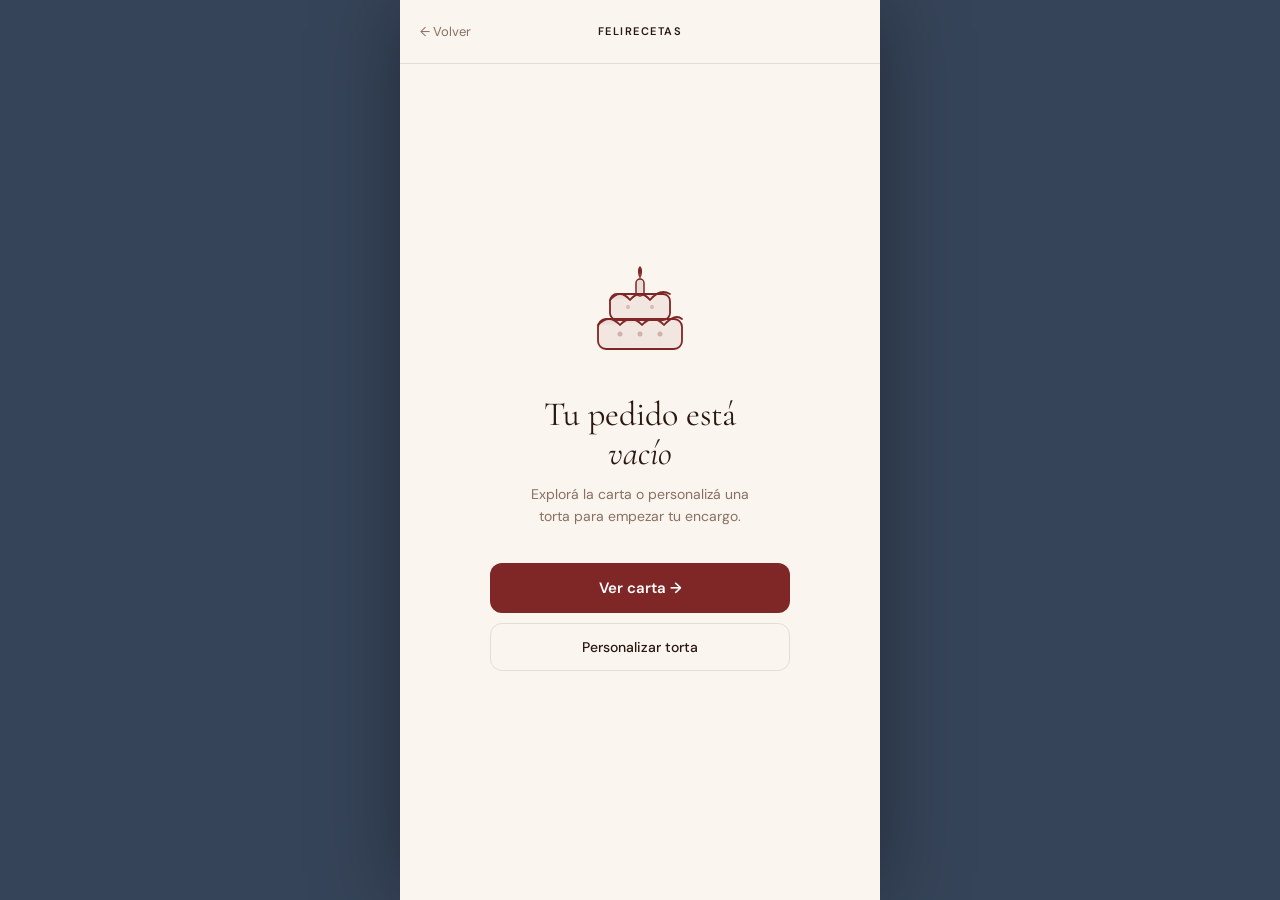
==== commit 2b1bcea3: "Carrito: header más alto, FELIRECETAS, foto de torta personalizada - cart.html: header 64px, brand →" ====
--- a/cart.html
+++ b/cart.html
@@ -57,7 +57,7 @@
       background:rgba(250,245,239,.96);
       backdrop-filter:blur(14px);-webkit-backdrop-filter:blur(14px);
       border-bottom:1px solid var(--rule);
-      height:52px;padding:0 20px;
+      height:64px;padding:0 20px;
       display:flex;align-items:center;justify-content:space-between;
     }
     .top-bar__nav {
@@ -307,7 +307,7 @@
   <div id="empty-state">
     <header class="top-bar">
       <button class="top-bar__nav" onclick="goBack()">← Volver</button>
-      <span class="top-bar__brand">Feli · Recetas</span>
+      <span class="top-bar__brand">FELIRECETAS</span>
       <span style="min-width:52px"></span>
     </header>
     <div class="empty-body">
@@ -341,7 +341,7 @@
 
     <header class="top-bar">
       <button class="top-bar__nav" onclick="goBack()">← Volver</button>
-      <span class="top-bar__brand">Feli · Recetas</span>
+      <span class="top-bar__brand">FELIRECETAS</span>
       <span style="min-width:52px"></span>
     </header>
 
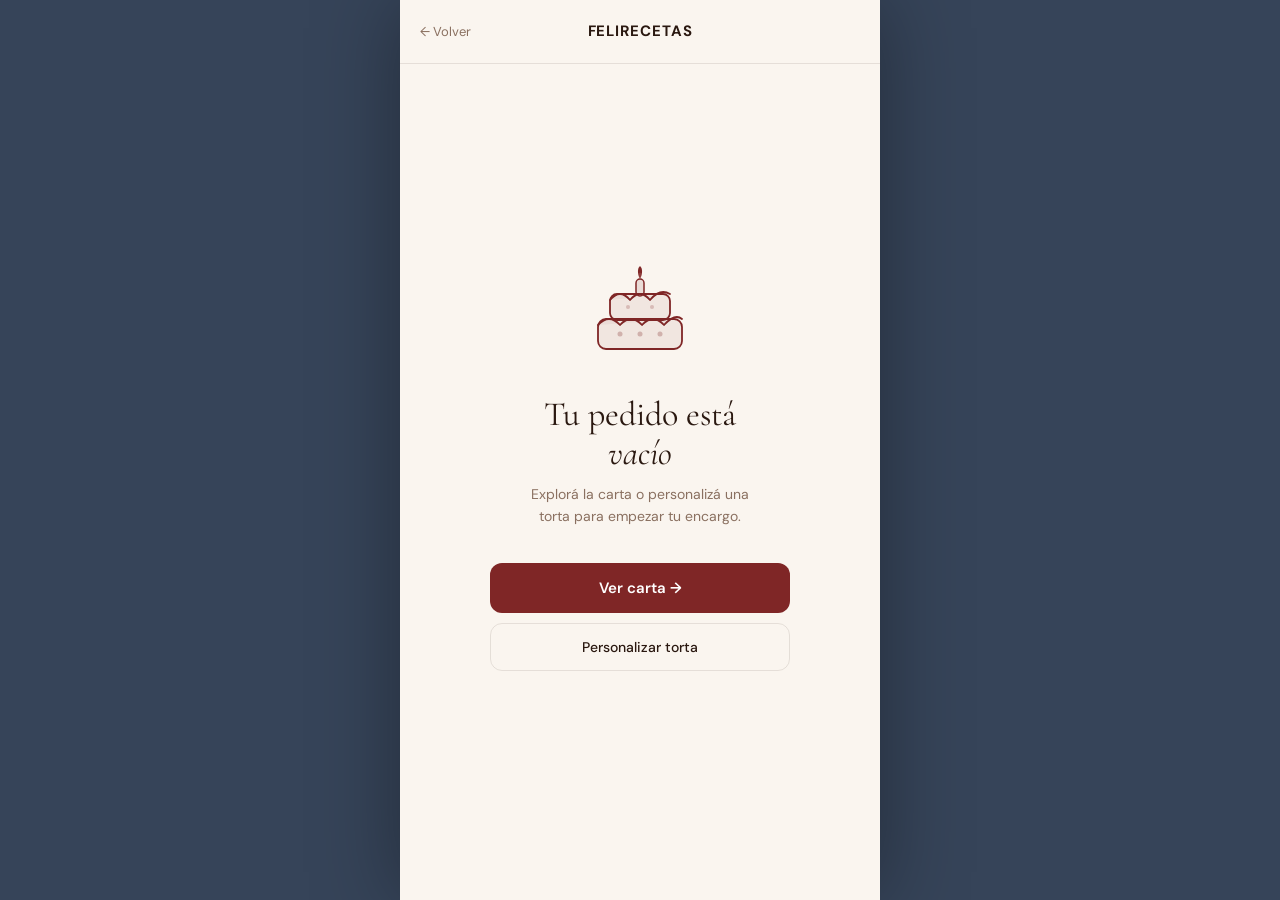
==== commit a915704c: "Cart: tipografía del header igual al nav principal" ====
--- a/cart.html
+++ b/cart.html
@@ -67,8 +67,9 @@
     }
     .top-bar__nav:hover { color:var(--ink); }
     .top-bar__brand {
-      font-size:11px;font-weight:600;letter-spacing:.14em;
+      font-size:15px;font-weight:700;letter-spacing:.06em;
       color:var(--ink);text-transform:uppercase;text-align:center;
+      text-decoration:none;
     }
 
     /* Page header */
@@ -307,7 +308,7 @@
   <div id="empty-state">
     <header class="top-bar">
       <button class="top-bar__nav" onclick="goBack()">← Volver</button>
-      <span class="top-bar__brand">FELIRECETAS</span>
+      <a href="index.html" class="top-bar__brand">FELIRECETAS</a>
       <span style="min-width:52px"></span>
     </header>
     <div class="empty-body">
@@ -341,7 +342,7 @@
 
     <header class="top-bar">
       <button class="top-bar__nav" onclick="goBack()">← Volver</button>
-      <span class="top-bar__brand">FELIRECETAS</span>
+      <a href="index.html" class="top-bar__brand">FELIRECETAS</a>
       <span style="min-width:52px"></span>
     </header>
 
@@ -457,8 +458,7 @@
   function totalPieces() { return cart.reduce((s,i)=>s+i.qty,0); }
 
   function goBack() {
-    if (window.history.length > 1) window.history.back();
-    else window.location.href = 'index.html';
+    window.location.href = 'index.html';
   }
 
   /* ── Date chips ── */
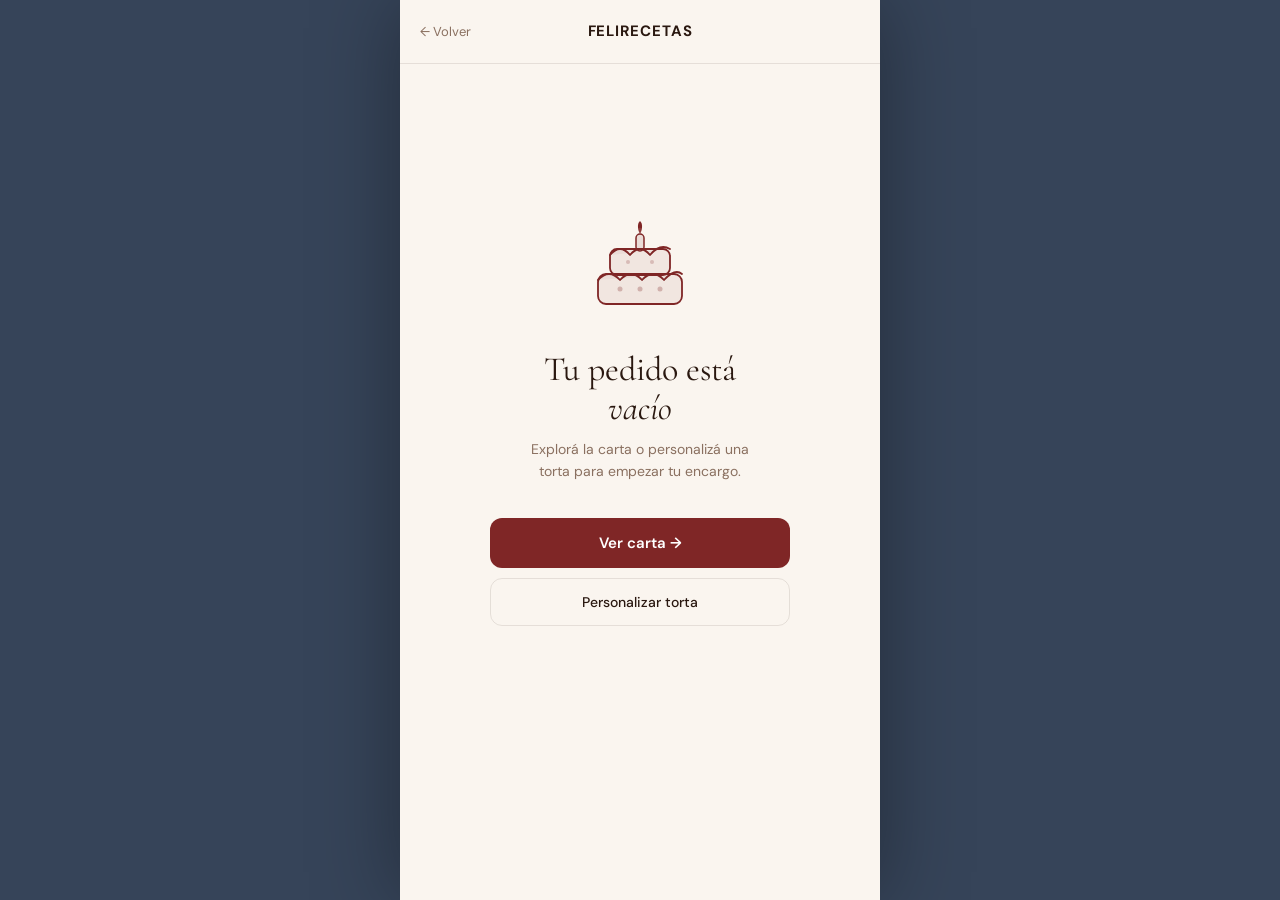
==== commit 4019d93f: "Cart: sticky CTA fixed → position:fixed, sin bug al scrollear en mobile" ====
--- a/cart.html
+++ b/cart.html
@@ -236,8 +236,10 @@
     .notes-textarea:focus { border-color:rgba(127,38,38,.4); }
 
     /* Sticky CTA */
+    #cart-content,#empty-state { padding-bottom:90px; }
     .sticky-cta {
-      position:sticky;bottom:0;
+      position:fixed;bottom:0;left:50%;transform:translateX(-50%);
+      width:100%;max-width:480px;z-index:50;
       background:var(--dark-bar);
       padding:14px 20px 20px;
       display:flex;align-items:center;justify-content:space-between;gap:14px;
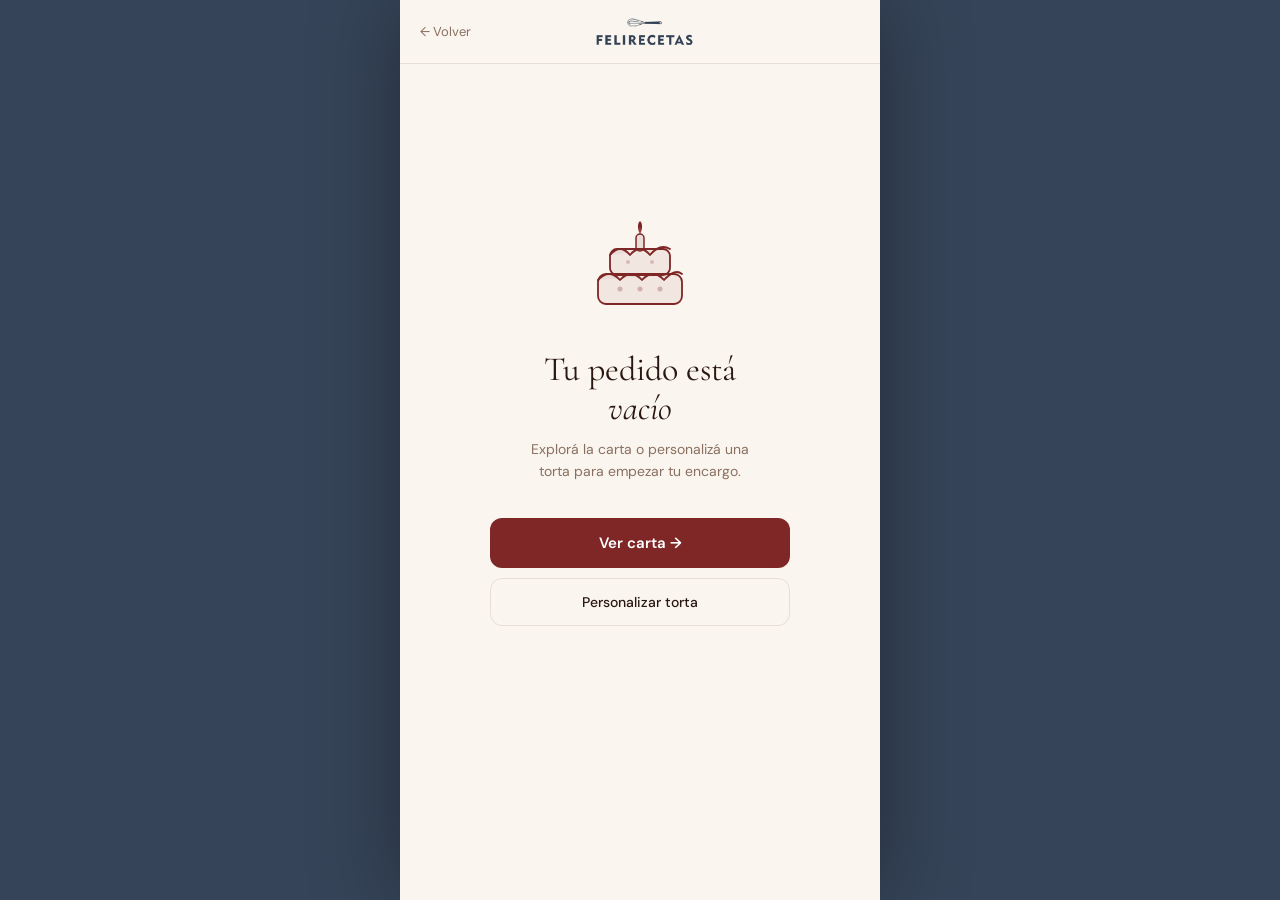
==== commit 62ed2bb6: "Logo aplicado en todo el sitio, configurador actualizado con nuevas bases/rellenos y paso 4 rediseña" ====
--- a/cart.html
+++ b/cart.html
@@ -67,9 +67,15 @@
     }
     .top-bar__nav:hover { color:var(--ink); }
     .top-bar__brand {
-      font-size:15px;font-weight:700;letter-spacing:.06em;
-      color:var(--ink);text-transform:uppercase;text-align:center;
+      text-align:center;
       text-decoration:none;
+      display:flex;align-items:center;justify-content:center;
+    }
+    .brand-logo-img {
+      height: 30px;
+      width: auto;
+      display: block;
+      filter: brightness(0) saturate(100%) invert(25%) sepia(18%) saturate(800%) hue-rotate(175deg) brightness(90%) contrast(95%);
     }
 
     /* Page header */
@@ -310,7 +316,7 @@
   <div id="empty-state">
     <header class="top-bar">
       <button class="top-bar__nav" onclick="goBack()">← Volver</button>
-      <a href="index.html" class="top-bar__brand">FELIRECETAS</a>
+      <a href="index.html" class="top-bar__brand"><img src="logoheader.png" alt="Feli Recetas" class="brand-logo-img"></a>
       <span style="min-width:52px"></span>
     </header>
     <div class="empty-body">
@@ -344,7 +350,7 @@
 
     <header class="top-bar">
       <button class="top-bar__nav" onclick="goBack()">← Volver</button>
-      <a href="index.html" class="top-bar__brand">FELIRECETAS</a>
+      <a href="index.html" class="top-bar__brand"><img src="logoheader.png" alt="Feli Recetas" class="brand-logo-img"></a>
       <span style="min-width:52px"></span>
     </header>
 
